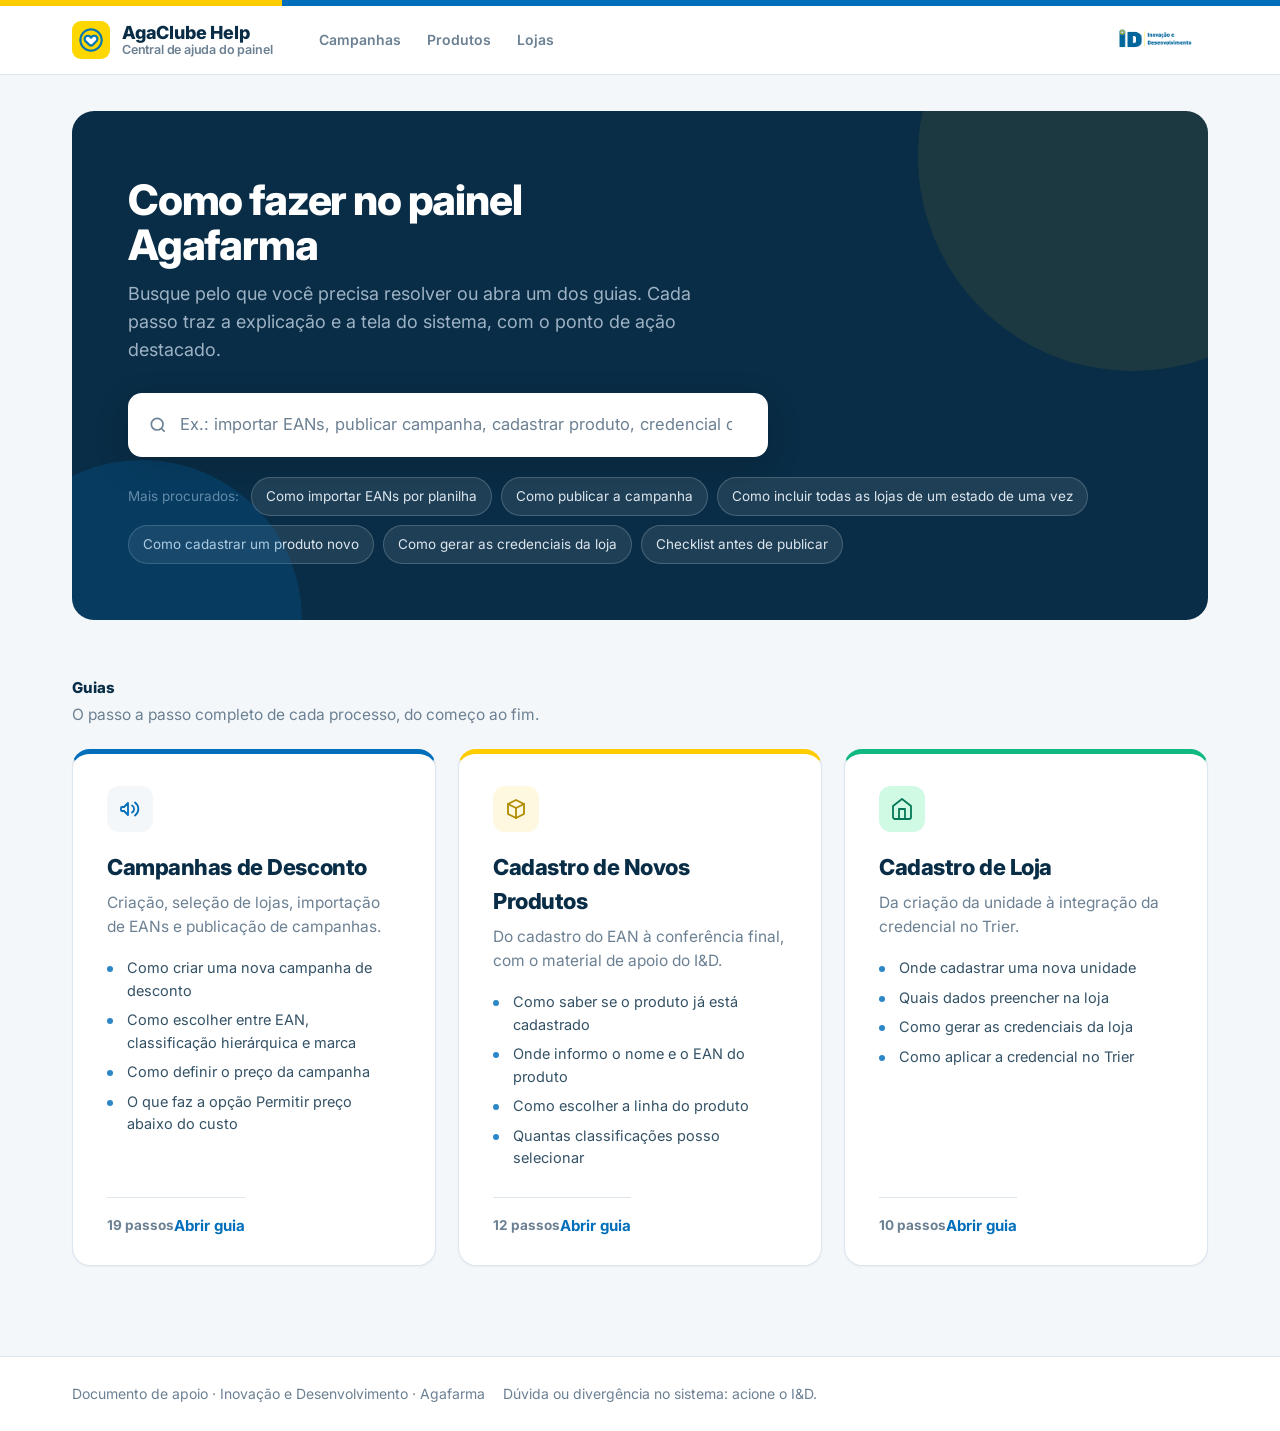
==== index.html @ 64a2acc2 "refactor: separar central de manuais em páginas e assets" ====
<!DOCTYPE html>
<html lang="pt-BR">
<head>
  <meta charset="utf-8">
  <meta name="viewport" content="width=device-width, initial-scale=1">
  <link rel="icon" type="image/png" href="midia/logo-agafarma.png">
  <title>AgaClube Help — central de ajuda do painel Agafarma</title>
  <meta name="description" content="Como fazer no painel AgaClube: campanhas de desconto, cadastro de produtos e cadastro de loja.">
  <link rel="preconnect" href="https://fonts.googleapis.com">
  <link rel="preconnect" href="https://fonts.gstatic.com" crossorigin>
  <link href="https://fonts.googleapis.com/css2?family=Inter:wght@400;600;700;800&display=swap" rel="stylesheet">
  <link rel="stylesheet" href="assets/css/styles.css">
  <script src="assets/js/home.js" defer></script>
</head>
<body data-page="home">
<div class="faixa" aria-hidden="true"><i></i><i></i></div>
<header>
  <div class="barra">
    <a class="marca-link" href="index.html" aria-label="AgaClube Help — página inicial">
      <img class="marca" src="midia/logo-agafarma.png" alt="">
      <span class="nome">AgaClube Help<small>Central de ajuda do painel</small></span>
    </a>
    <nav class="topo-nav" aria-label="Guias principais">
      <a href="campanhas.html">Campanhas</a>
      <a href="produtos.html">Produtos</a>
      <a href="lojas.html">Lojas</a>
    </nav>
    <img class="setor" src="midia/logo-inovacao.png" alt="Inovação e Desenvolvimento">
  </div>
</header>
<section class="home" id="home">
  <div class="capa">
    <h1>Como fazer no painel Agafarma</h1>
    <p class="lead">Busque pelo que você precisa resolver ou abra um dos guias.
       Cada passo traz a explicação e a tela do sistema, com o ponto de ação destacado.</p>
    <div class="campo">
      <svg viewBox="0 0 24 24" aria-hidden="true" fill="none" stroke="currentColor" stroke-width="2"><circle cx="11" cy="11" r="7"/><path d="M20 20l-3.5-3.5"/></svg>
      <input id="busca" type="search" autocomplete="off"
             placeholder="Ex.: importar EANs, publicar campanha, cadastrar produto, credencial da loja"
             aria-label="Buscar um tópico de ajuda">
    </div>
    <div class="res" id="res" hidden aria-live="polite"></div>
    <div class="chips"><span class="rot">Mais procurados:</span><button type="button" data-ir="campanhas" data-passo="camp-13">Como importar EANs por planilha</button><button type="button" data-ir="campanhas" data-passo="camp-15">Como publicar a campanha</button><button type="button" data-ir="campanhas" data-passo="camp-10">Como incluir todas as lojas de um estado de uma vez</button><button type="button" data-ir="produtos" data-passo="prod-02">Como cadastrar um produto novo</button><button type="button" data-ir="lojas" data-passo="loj-08">Como gerar as credenciais da loja</button><button type="button" data-ir="campanhas" data-passo="camp-check">Checklist antes de publicar</button></div>
  </div>

  <div class="secao">
    <h2>Guias</h2>
    <p class="desc">O passo a passo completo de cada processo, do começo ao fim.</p>
    <div class="cards"><button class="card" type="button" data-guia="campanhas">
      <span class="ico"><svg viewBox="0 0 24 24" fill="none" stroke="currentColor" stroke-width="1.8" stroke-linecap="round" stroke-linejoin="round" aria-hidden="true"><path d="M3 11v2a1 1 0 0 0 1 1h2l4 4V6L6 10H4a1 1 0 0 0-1 1Z"/><path d="M14 8.5a4 4 0 0 1 0 7"/><path d="M17 5.5a8 8 0 0 1 0 13"/></svg></span>
      <h3>Campanhas de Desconto</h3><p>Criação, seleção de lojas, importação de EANs e publicação de campanhas.</p>
      <ul><li>Como criar uma nova campanha de desconto</li><li>Como escolher entre EAN, classificação hierárquica e marca</li><li>Como definir o preço da campanha</li><li>O que faz a opção Permitir preço abaixo do custo</li></ul>
      <span class="pe"><span class="qtd">19 passos</span><span class="abrir">Abrir guia</span></span>
    </button><button class="card amar" type="button" data-guia="produtos">
      <span class="ico"><svg viewBox="0 0 24 24" fill="none" stroke="currentColor" stroke-width="1.8" stroke-linecap="round" stroke-linejoin="round" aria-hidden="true"><path d="M12 3 4 7v10l8 4 8-4V7Z"/><path d="M4 7l8 4 8-4"/><path d="M12 11v10"/></svg></span>
      <h3>Cadastro de Novos Produtos</h3><p>Do cadastro do EAN à conferência final, com o material de apoio do I&amp;D.</p>
      <ul><li>Como saber se o produto já está cadastrado</li><li>Onde informo o nome e o EAN do produto</li><li>Como escolher a linha do produto</li><li>Quantas classificações posso selecionar</li></ul>
      <span class="pe"><span class="qtd">12 passos</span><span class="abrir">Abrir guia</span></span>
    </button><button class="card verde" type="button" data-guia="lojas">
      <span class="ico"><svg viewBox="0 0 24 24" fill="none" stroke="currentColor" stroke-width="1.8" stroke-linecap="round" stroke-linejoin="round" aria-hidden="true"><path d="M3 9l9-7 9 7v11a2 2 0 0 1-2 2H5a2 2 0 0 1-2-2z"/><polyline points="9 22 9 12 15 12 15 22"/></svg></span>
      <h3>Cadastro de Loja</h3><p>Da criação da unidade à integração da credencial no Trier.</p>
      <ul><li>Onde cadastrar uma nova unidade</li><li>Quais dados preencher na loja</li><li>Como gerar as credenciais da loja</li><li>Como aplicar a credencial no Trier</li></ul>
      <span class="pe"><span class="qtd">10 passos</span><span class="abrir">Abrir guia</span></span>
    </button></div>
  </div>
</section>
<footer class="pe-pg"><div>
  <span>Documento de apoio · Inovação e Desenvolvimento · Agafarma</span>
  <span>Dúvida ou divergência no sistema: acione o I&amp;D.</span>
</div></footer>
</body>
</html>
---- assets/css/styles.css ----
:root{
  --amarelo:#FFCC00; --amarelo-esc:#E1C015; --navy:#092D46; --azul:#006EBA;
  --azul-claro:#2D87C6; --cinza:#345266; --cinza-2:#6C8093; --papel:#F4F7FA;
  --linha:#DEE6ED; --sombra:0 1px 2px rgba(9,45,70,.05);
}
*{margin:0;padding:0;box-sizing:border-box}
html{scroll-behavior:smooth;scroll-padding-top:104px}
@media (prefers-reduced-motion:reduce){html{scroll-behavior:auto}*{transition:none!important}}
body{font-family:Inter,-apple-system,"Segoe UI",Roboto,sans-serif;background:var(--papel);
     color:var(--cinza);-webkit-font-smoothing:antialiased;line-height:1.55}
a{color:var(--azul);text-decoration:none}
button{font:inherit;color:inherit}
:focus-visible{outline:3px solid var(--amarelo);outline-offset:3px;border-radius:6px}
[hidden]{display:none!important}

.faixa{height:6px;display:flex}
.faixa i{display:block;height:100%}
.faixa i:first-child{width:22%;background:var(--amarelo)}
.faixa i:last-child{width:78%;background:var(--azul)}
header{position:sticky;top:0;z-index:30;background:#fff;border-bottom:1px solid var(--linha)}
.barra{max-width:1200px;margin:0 auto;padding:15px 32px;display:flex;align-items:center;gap:18px}
.marca{width:38px;height:38px;flex:none;border-radius:9px;display:block}
.nome{font-size:18px;font-weight:800;color:var(--navy);line-height:1.1;letter-spacing:-.01em}
.nome span{display:block;font-size:12.5px;font-weight:600;color:var(--cinza-2)}
.setor{margin-left:auto;display:block;height:30px;width:auto;max-width:220px;
       object-fit:contain}
.voltar{margin-left:auto;font-size:14.5px;font-weight:600;background:none;border:0;cursor:pointer;
        color:var(--azul);padding:8px 2px}
.voltar:hover{color:var(--navy)}

/* ---------------- home ---------------- */
.home{max-width:1200px;margin:0 auto;padding:0 32px 90px}
.capa{background:var(--navy);border-radius:22px;padding:66px 56px 56px;margin-top:36px;
      position:relative;overflow:hidden}
.capa:before{content:"";position:absolute;right:-140px;top:-170px;width:430px;height:430px;
             border-radius:50%;background:rgba(255,204,0,.08)}
.capa:after{content:"";position:absolute;left:-90px;bottom:-160px;width:320px;height:320px;
            border-radius:50%;background:rgba(0,110,186,.22)}
.capa > *{position:relative}
.capa h1{font-size:42px;line-height:1.08;font-weight:800;color:#fff;letter-spacing:-.028em;
         max-width:18ch;margin-bottom:12px}
.capa .lead{font-size:18px;color:#9DB2C4;max-width:56ch;margin-bottom:30px}

.campo{position:relative;max-width:640px}
.campo svg{position:absolute;left:20px;top:50%;transform:translateY(-50%);width:20px;height:20px;
           color:var(--cinza-2)}
.campo input{width:100%;padding:19px 20px 19px 52px;border:0;border-radius:14px;font:inherit;
             font-size:16.5px;color:var(--navy);box-shadow:0 10px 34px rgba(0,0,0,.16)}
.campo input::placeholder{color:var(--cinza-2)}
.chips{display:flex;flex-wrap:wrap;gap:9px;margin-top:20px;align-items:center}
.chips .rot{font-size:13.5px;color:#7E93A6;margin-right:3px}
.chips button{background:rgba(255,255,255,.09);border:1px solid rgba(255,255,255,.18);
  color:#DCE6EE;font-size:13.5px;padding:8px 14px;border-radius:999px;cursor:pointer}
.chips button:hover{background:rgba(255,255,255,.16);color:#fff}

.res{max-width:640px;margin-top:22px;background:#fff;border:1px solid var(--linha);
     border-radius:14px;overflow:hidden;box-shadow:0 14px 40px rgba(9,45,70,.13)}
.res button{display:flex;width:100%;gap:14px;align-items:center;text-align:left;background:none;
  border:0;border-bottom:1px solid var(--linha);padding:15px 20px;cursor:pointer}
.res button:last-child{border-bottom:0}
.res button:hover{background:var(--papel)}
.res .q{font-size:15.5px;color:var(--navy);font-weight:600;flex:1}
.res .g{font-size:12px;font-weight:700;color:var(--cinza-2);white-space:nowrap}
.res .nada{padding:22px 20px;font-size:15px;color:var(--cinza-2)}

.secao{margin-top:56px}
.secao h2{font-size:15px;font-weight:800;color:var(--navy);margin-bottom:4px}
.secao p.desc{font-size:15.5px;color:var(--cinza-2);margin-bottom:22px}
.cards{display:grid;grid-template-columns:repeat(auto-fit,minmax(320px,1fr));gap:22px}
.card{background:#fff;border:1px solid var(--linha);border-radius:18px;padding:32px 34px 28px;
      box-shadow:var(--sombra);text-align:left;cursor:pointer;display:flex;flex-direction:column;
      border-top:5px solid var(--azul)}
.card.amar{border-top-color:var(--amarelo)}
.card.verde{border-top-color:#10B981}
.card:hover{border-color:#C7D6E2;box-shadow:0 8px 26px rgba(9,45,70,.09)}
.card .ico{width:46px;height:46px;border-radius:12px;background:var(--papel);color:var(--azul);
  display:flex;align-items:center;justify-content:center;margin-bottom:18px}
.card.amar .ico{color:#B08C00;background:#FFF8E0}
.card.verde .ico{color:#047857;background:#D1FAE5}
.card .ico svg{width:24px;height:24px}
.card h3{font-size:22px;font-weight:800;color:var(--navy);letter-spacing:-.02em;margin-bottom:7px}
.card p{font-size:15.5px;color:var(--cinza-2);margin-bottom:18px}
.card ul{list-style:none;margin-bottom:20px}
.card li{font-size:14.5px;color:var(--cinza);padding-left:20px;position:relative;margin-bottom:7px}
.card li:before{content:"";position:absolute;left:0;top:9px;width:6px;height:6px;border-radius:50%;
                background:var(--azul-claro)}
.card .pe{margin-top:auto;display:flex;align-items:center;justify-content:space-between;
  border-top:1px solid var(--linha);padding-top:16px}
.card .qtd{font-size:13.5px;font-weight:700;color:var(--cinza-2)}
.card .abrir{font-size:15px;font-weight:700;color:var(--azul)}

/* ---------------- guia ---------------- */
.wrap{max-width:1200px;margin:0 auto;padding:0 32px;display:grid;
      grid-template-columns:262px minmax(0,1fr);gap:56px;align-items:start}
nav.lado{position:sticky;top:92px;padding:36px 0 60px;max-height:calc(100vh - 92px);overflow-y:auto}
nav.lado h3{font-size:13px;font-weight:800;color:var(--navy);margin-bottom:10px}
nav.lado ol{list-style:none;border-left:2px solid var(--linha)}
nav.lado li a{display:block;padding:6px 0 6px 14px;margin-left:-2px;font-size:14px;
  color:var(--cinza-2);border-left:2px solid transparent;line-height:1.35}
nav.lado li a:hover{color:var(--navy)}
nav.lado li a.ativo{color:var(--navy);font-weight:600;border-left-color:var(--amarelo)}
nav.lado li a em{font-style:normal;font-weight:600;margin-right:7px}
main{padding:40px 0 96px;max-width:840px}
.titulo-guia{border-bottom:2px solid var(--linha);padding-bottom:18px;margin-bottom:10px}
.titulo-guia h2{font-size:32px;font-weight:800;color:var(--navy);letter-spacing:-.025em}
.titulo-guia p{font-size:16.5px;color:var(--cinza-2);margin-top:6px}
.migalha{font-size:14px;color:var(--cinza-2);margin-bottom:14px}
.migalha button{background:none;border:0;cursor:pointer;color:var(--azul);font-weight:600}

.passo{padding:38px 0;border-bottom:1px solid var(--linha);scroll-margin-top:104px}
.passo:last-child{border-bottom:0}
.cabeca{display:flex;gap:18px;align-items:flex-start;margin-bottom:20px}
.cabeca .num{width:44px;height:44px;flex:none;border-radius:50%;background:var(--amarelo);
   color:var(--navy);font-size:18px;font-weight:800;display:flex;align-items:center;
   justify-content:center;margin-top:2px}
.passo h3{font-size:26px;font-weight:800;color:var(--navy);letter-spacing:-.02em;line-height:1.2}
.passo .sub{font-size:15.5px;color:var(--cinza-2);margin-top:3px}
.instr{background:#fff;border:1px solid var(--linha);border-left:6px solid var(--azul);
       border-radius:12px;padding:22px 26px;box-shadow:var(--sombra)}
.instr h4{font-size:17px;font-weight:700;color:var(--navy);margin-bottom:8px}
.instr p{font-size:16px}
.instr ul{list-style:none;margin-top:2px}
.instr li{font-size:16px;padding-left:22px;position:relative;margin-bottom:7px}
.instr li:last-child{margin-bottom:0}
.instr li:before{content:"";position:absolute;left:0;top:10px;width:7px;height:7px;
                 border-radius:50%;background:var(--azul-claro)}
.instr b{color:var(--navy);font-weight:700}
.instr .nota{margin-top:12px;font-size:15px;color:var(--cinza-2)}
.aviso{margin-top:14px;background:#FFF8E0;border:1px solid #F0DFA0;
       border-left:6px solid var(--amarelo-esc);border-radius:12px;padding:18px 22px;
       display:flex;gap:13px}
.aviso .ic{font-weight:800;color:#9A7A08;font-size:17px;line-height:1.5}
.aviso p{font-size:15.5px;color:#5C4A10}
.aviso b{color:#3F3208;font-weight:700}

/* ---------------- mídia do passo ---------------- */
.midia{margin-top:20px}
.midia:empty{display:none}
.rotulo{display:flex;align-items:center;gap:10px;margin-bottom:10px;font-size:13px;
        font-weight:700;color:var(--cinza-2)}
.rotulo:before{content:"";width:18px;height:2px;background:var(--amarelo);flex:none}
.quadro{border:1px solid var(--linha);border-radius:14px;overflow:hidden;background:#fff;
        box-shadow:var(--sombra)}
.quadro video{display:block;width:100%;aspect-ratio:16/9;background:#0B1F2E}
.quadro img{display:block;width:100%;background:#fff}
.legenda{font-size:13.5px;color:var(--cinza-2);margin-top:9px}
.legenda b{color:var(--cinza);font-weight:600}
.pendente{border:1px dashed #C7D6E2;border-radius:14px;background:#fff;padding:22px 24px;
          display:flex;gap:13px;align-items:flex-start}
.pendente .tag{flex:none;background:var(--papel);color:var(--cinza-2);font-size:11.5px;
  font-weight:700;letter-spacing:.05em;padding:5px 10px;border-radius:6px;margin-top:1px}
.pendente p{font-size:15px;color:var(--cinza-2)}

/* ---------------- material de apoio (Canva) ---------------- */
.apoio{margin:6px 0 12px;background:#fff;border:1px solid var(--linha);border-radius:16px;
       padding:24px 26px 22px;box-shadow:var(--sombra)}
.apoio-topo{display:flex;gap:18px;align-items:center;justify-content:space-between;
            flex-wrap:wrap;margin-bottom:16px}
.apoio-topo h3{font-size:18px;font-weight:800;color:var(--navy);letter-spacing:-.015em}
.apoio-topo p{font-size:15px;color:var(--cinza-2);margin-top:2px}
.apoio-link{flex:none;font-size:14.5px;font-weight:700;color:var(--azul);border:1px solid var(--linha);
            border-radius:10px;padding:10px 16px;background:var(--papel)}
.apoio-link:hover{color:var(--navy);border-color:#C7D6E2}
.apoio-frame{position:relative;width:100%;aspect-ratio:16/9;border-radius:12px;overflow:hidden;
             border:1px solid var(--linha);background:var(--papel)}
.apoio-frame iframe{position:absolute;inset:0;width:100%;height:100%;border:0;display:block}
.apoio-nota{font-size:13.5px;color:var(--cinza-2);margin-top:11px}

/* ---------------- checklist de publicação ---------------- */
.check{margin-top:40px;background:#fff;border:1px solid var(--linha);border-top:5px solid var(--amarelo);
       border-radius:16px;padding:28px 30px 24px;box-shadow:var(--sombra);scroll-margin-top:104px}
.check-topo{display:flex;gap:20px;align-items:flex-start;justify-content:space-between;
            flex-wrap:wrap;margin-bottom:18px}
.check-topo h3{font-size:22px;font-weight:800;color:var(--navy);letter-spacing:-.02em}
.check-topo p{font-size:15px;color:var(--cinza-2);margin-top:5px;max-width:52ch}
.check-estado{flex:none;display:flex;align-items:center;gap:12px}
.check-estado strong{font-size:15px;font-weight:800;color:var(--navy);background:var(--papel);
  border:1px solid var(--linha);border-radius:999px;padding:7px 14px;white-space:nowrap}
.check-estado button{background:none;border:0;cursor:pointer;font-size:14px;font-weight:600;
  color:var(--cinza-2);padding:6px 2px}
.check-estado button:hover{color:var(--azul)}
.check-lista{list-style:none;border-top:1px solid var(--linha)}
.check-lista li{display:flex;align-items:flex-start;gap:14px;padding:13px 2px;
                border-bottom:1px solid var(--linha)}
.check-lista label{display:flex;gap:13px;align-items:flex-start;flex:1;cursor:pointer}
.check-lista input{appearance:none;-webkit-appearance:none;flex:none;width:22px;height:22px;
  margin-top:1px;border:2px solid #B9C8D6;border-radius:6px;background:#fff;cursor:pointer;
  position:relative}
.check-lista input:checked{background:var(--amarelo);border-color:var(--amarelo-esc)}
.check-lista input:checked:after{content:"";position:absolute;left:6px;top:1px;width:6px;height:12px;
  border:solid var(--navy);border-width:0 3px 3px 0;transform:rotate(45deg)}
.check-lista span{font-size:16px;color:var(--cinza)}
.check-lista b{color:var(--navy);font-weight:700}
.check-lista input:checked ~ span{color:var(--cinza-2);text-decoration:line-through}
.check-lista .ver{flex:none;background:none;border:0;cursor:pointer;font-size:13.5px;
  font-weight:700;color:var(--azul);white-space:nowrap;padding:2px 0;margin-top:2px}
.check-lista .ver:hover{color:var(--navy)}
.check-nota{font-size:14.5px;color:var(--cinza-2);margin-top:16px}
nav.lado li.fixo{margin-top:8px}
nav.lado li.fixo a{font-weight:600;color:var(--navy)}

/* ---------------- baixar manual ---------------- */
.manual{margin-top:40px;background:var(--navy);border-radius:16px;padding:28px 32px;
  display:flex;align-items:center;justify-content:space-between;gap:26px;flex-wrap:wrap}
.manual h3{font-size:19px;font-weight:800;color:#fff;letter-spacing:-.015em}
.manual p{font-size:15px;color:#9DB2C4;margin-top:5px;max-width:52ch}
.manual .baixar{flex:none;display:inline-flex;align-items:center;gap:10px;background:var(--amarelo);
  color:var(--navy);font-size:15.5px;font-weight:700;padding:14px 24px;border-radius:12px}
.manual .baixar svg{width:19px;height:19px}
.manual .baixar:hover{background:#FFD733}
@media (max-width:1000px){
  .manual{padding:22px 20px;gap:18px}
  .manual .baixar{width:100%;justify-content:center}
}

.destaque{animation:pisca 1.6s ease}
@keyframes pisca{0%,60%{background:#FFF8E0}100%{background:transparent}}
@media (prefers-reduced-motion:reduce){.destaque{animation:none}}

footer.pe-pg{border-top:1px solid var(--linha);background:#fff}
footer.pe-pg div{max-width:1200px;margin:0 auto;padding:26px 32px;font-size:14px;
                 color:var(--cinza-2);display:flex;gap:18px;flex-wrap:wrap}

.indice{border:1px solid var(--linha);background:#fff;border-radius:12px;padding:0 18px;
        box-shadow:var(--sombra)}
.indice > summary{list-style:none;cursor:pointer;padding:15px 0;font-size:15px;font-weight:700;
  color:var(--navy);display:flex;align-items:center;gap:9px}
.indice > summary::-webkit-details-marker{display:none}
.indice > summary:after{content:"";width:9px;height:9px;margin-left:auto;
  border-right:2px solid var(--cinza-2);border-bottom:2px solid var(--cinza-2);
  transform:rotate(45deg) translateY(-3px)}
.indice[open] > summary:after{transform:rotate(-135deg) translateY(-1px)}
.indice .conteudo{padding-bottom:16px}

@media (max-width:1000px){
  .barra{padding:14px 20px}
  .home{padding:0 20px 70px}
  .capa{padding:40px 26px 34px;margin-top:22px;border-radius:18px}
  .capa h1{font-size:30px}
  .campo input{padding:16px 16px 16px 46px;font-size:16px}
  .cards{grid-template-columns:1fr}
  .wrap{grid-template-columns:1fr;gap:0;padding:0 20px}
  nav.lado{position:static;max-height:none;padding:22px 0 0;overflow:visible}
  nav.lado ol{display:flex;flex-wrap:wrap;gap:4px 12px;border:0}
  nav.lado li a{padding:4px 0;border:0}
  main{padding:26px 0 70px}
  .titulo-guia h2{font-size:25px}
  .passo h3{font-size:21px}
  .apoio{padding:20px 18px 18px}
  .apoio-link{width:100%;text-align:center}
}

/* Estrutura multipágina */
.marca-link{display:flex;align-items:center;gap:12px;color:inherit;text-decoration:none;min-width:0}
.marca-link:hover{text-decoration:none}
.nome small{display:block;font-size:12.5px;font-weight:600;color:var(--cinza-2)}
.topo-nav{display:flex;align-items:center;gap:4px;margin-left:18px}
.topo-nav a{padding:8px 11px;border-radius:8px;color:var(--cinza-2);font-size:14px;font-weight:600}
.topo-nav a:hover,.topo-nav a[aria-current="page"]{background:var(--papel);color:var(--navy);text-decoration:none}
.card{font-family:inherit;color:inherit;text-decoration:none}
.card:hover{text-decoration:none}
.guia:not([hidden]){display:block}
body[data-page="home"] .home{display:block}
body:not([data-page="home"]) .setor{display:none}
@media (max-width:760px){
  .barra{flex-wrap:wrap;gap:10px}
  .topo-nav{order:3;width:100%;margin-left:0;overflow-x:auto;padding-top:2px}
  .topo-nav a{flex:1;text-align:center;white-space:nowrap}
  .setor{margin-left:auto;max-width:150px;height:25px}
  .voltar{margin-left:auto;font-size:13.5px}
  .capa{padding:34px 22px 30px}
  .capa h1{font-size:28px}
  .chips .rot{width:100%}
  .card{padding:25px 24px 22px}
  .cabeca{gap:13px}
  .cabeca .num{width:38px;height:38px;font-size:16px}
  .instr{padding:19px 20px}
}
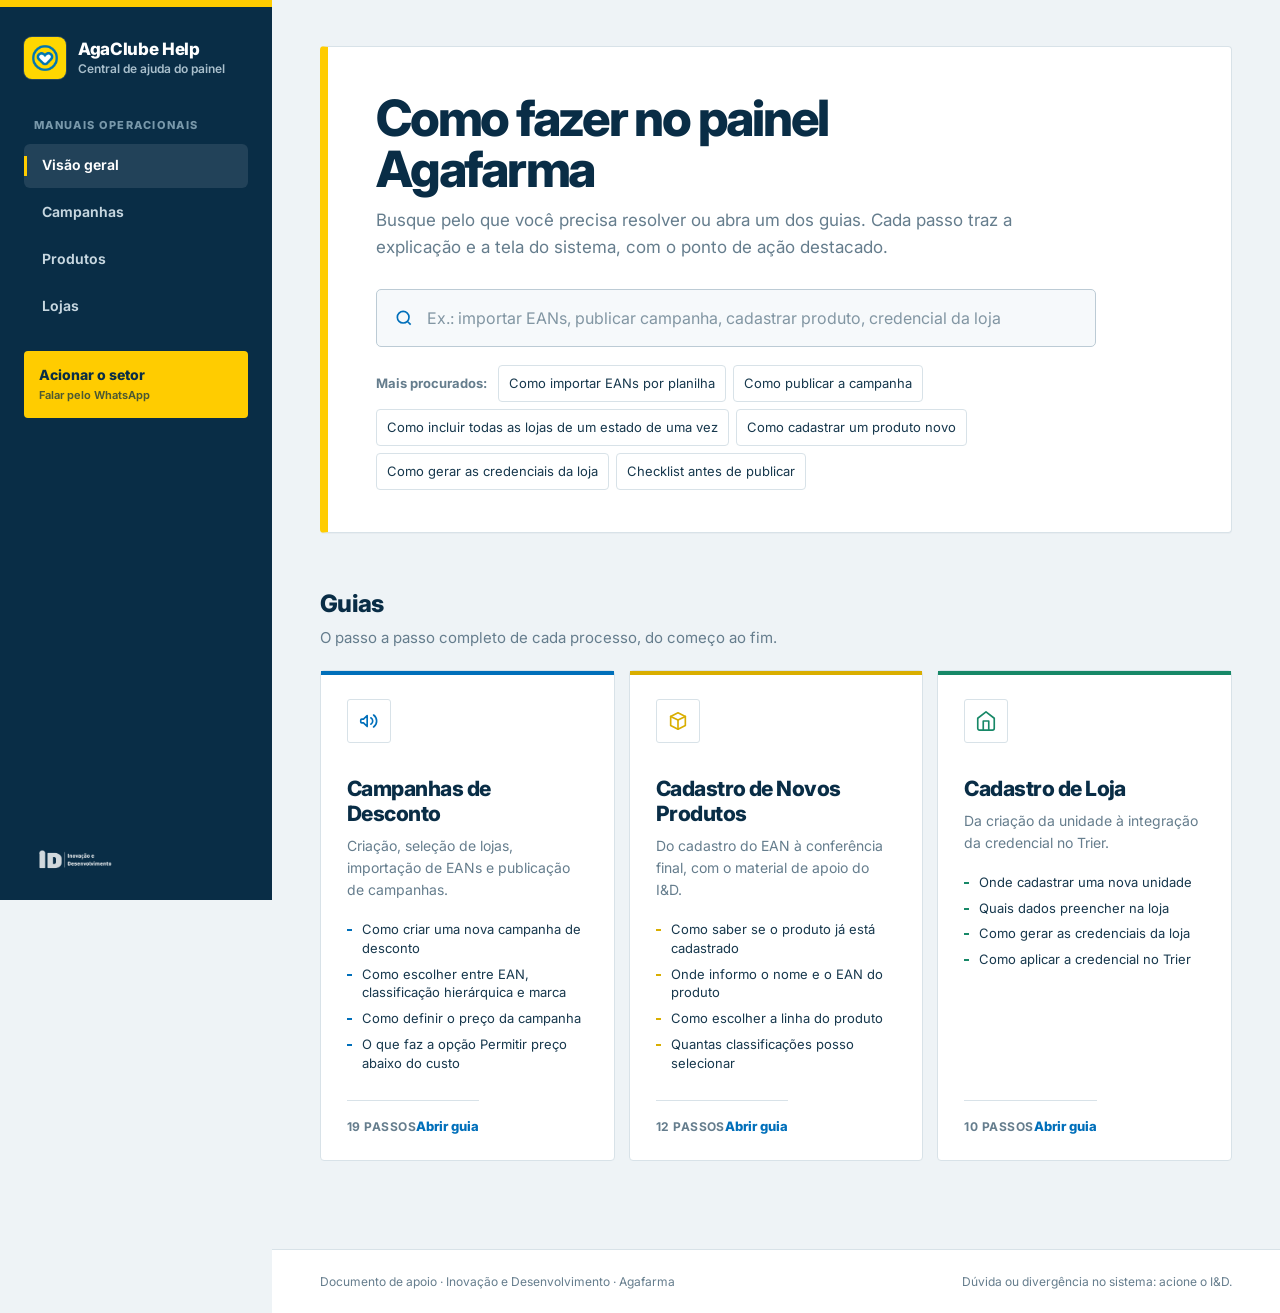
==== commit 61ed2356: "feat: redesenhar portal com sidebar responsiva e contato via WhatsApp" ====
--- a/index.html
+++ b/index.html
@@ -10,24 +10,34 @@
   <link rel="preconnect" href="https://fonts.gstatic.com" crossorigin>
   <link href="https://fonts.googleapis.com/css2?family=Inter:wght@400;600;700;800&display=swap" rel="stylesheet">
   <link rel="stylesheet" href="assets/css/styles.css">
+  <script src="assets/js/shell.js" defer></script>
   <script src="assets/js/home.js" defer></script>
 </head>
 <body data-page="home">
 <div class="faixa" aria-hidden="true"><i></i><i></i></div>
-<header>
+<button class="menu-toggle" id="menu-toggle" type="button" aria-controls="sidebar" aria-expanded="false">
+  <span aria-hidden="true"></span><span aria-hidden="true"></span><span aria-hidden="true"></span>
+  <span class="sr-only">Abrir navegação</span>
+</button>
+<div class="sidebar-overlay" id="sidebar-overlay" hidden></div>
+<aside class="app-sidebar" id="sidebar" aria-label="Navegação principal">
   <div class="barra">
+    <button class="sidebar-close" id="sidebar-close" type="button" aria-label="Fechar navegação">×</button>
     <a class="marca-link" href="index.html" aria-label="AgaClube Help — página inicial">
       <img class="marca" src="midia/logo-agafarma.png" alt="">
       <span class="nome">AgaClube Help<small>Central de ajuda do painel</small></span>
     </a>
+    <p class="sidebar-kicker">Manuais operacionais</p>
     <nav class="topo-nav" aria-label="Guias principais">
+      <a href="index.html" aria-current="page">Visão geral</a>
       <a href="campanhas.html">Campanhas</a>
       <a href="produtos.html">Produtos</a>
       <a href="lojas.html">Lojas</a>
     </nav>
     <img class="setor" src="midia/logo-inovacao.png" alt="Inovação e Desenvolvimento">
   </div>
-</header>
+</aside>
+<div class="app-main">
 <section class="home" id="home">
   <div class="capa">
     <h1>Como fazer no painel Agafarma</h1>
@@ -68,5 +78,6 @@
   <span>Documento de apoio · Inovação e Desenvolvimento · Agafarma</span>
   <span>Dúvida ou divergência no sistema: acione o I&amp;D.</span>
 </div></footer>
+</div>
 </body>
 </html>
--- a/assets/css/styles.css
+++ b/assets/css/styles.css
@@ -1,279 +1,557 @@
 :root{
-  --amarelo:#FFCC00; --amarelo-esc:#E1C015; --navy:#092D46; --azul:#006EBA;
-  --azul-claro:#2D87C6; --cinza:#345266; --cinza-2:#6C8093; --papel:#F4F7FA;
-  --linha:#DEE6ED; --sombra:0 1px 2px rgba(9,45,70,.05);
-}
-*{margin:0;padding:0;box-sizing:border-box}
-html{scroll-behavior:smooth;scroll-padding-top:104px}
-@media (prefers-reduced-motion:reduce){html{scroll-behavior:auto}*{transition:none!important}}
-body{font-family:Inter,-apple-system,"Segoe UI",Roboto,sans-serif;background:var(--papel);
-     color:var(--cinza);-webkit-font-smoothing:antialiased;line-height:1.55}
-a{color:var(--azul);text-decoration:none}
-button{font:inherit;color:inherit}
-:focus-visible{outline:3px solid var(--amarelo);outline-offset:3px;border-radius:6px}
+  --brand-yellow:#ffcc00;
+  --brand-yellow-deep:#d9ae00;
+  --brand-blue:#006fba;
+  --brand-blue-dark:#092d46;
+  --brand-blue-soft:#eaf4fa;
+  --ink:#17384d;
+  --muted:#657d8d;
+  --line:#d8e2e8;
+  --line-strong:#bccbd5;
+  --canvas:#eef3f6;
+  --surface:#ffffff;
+  --surface-alt:#f6f9fb;
+  --sidebar:272px;
+  --content:1180px;
+  --shadow:0 10px 26px rgba(9,45,70,.08);
+}
+*{box-sizing:border-box;margin:0;padding:0}
+html{scroll-behavior:smooth;scroll-padding-top:24px}
+body{
+  min-height:100vh;
+  background:var(--canvas);
+  color:var(--ink);
+  font-family:Inter,-apple-system,BlinkMacSystemFont,"Segoe UI",sans-serif;
+  font-size:16px;
+  line-height:1.6;
+  -webkit-font-smoothing:antialiased;
+}
+body.sidebar-open{overflow:hidden}
+a{color:var(--brand-blue);text-decoration:none}
+button,input{font:inherit}
+button{color:inherit}
+img,video{max-width:100%}
 [hidden]{display:none!important}
+:focus-visible{outline:3px solid var(--brand-yellow);outline-offset:3px}
+::selection{background:var(--brand-yellow);color:var(--brand-blue-dark)}
+.sr-only{position:absolute;width:1px;height:1px;padding:0;margin:-1px;overflow:hidden;clip:rect(0,0,0,0);white-space:nowrap;border:0}
+@media(prefers-reduced-motion:reduce){
+  html{scroll-behavior:auto}
+  *,*:before,*:after{animation:none!important;transition:none!important}
+}
 
-.faixa{height:6px;display:flex}
-.faixa i{display:block;height:100%}
-.faixa i:first-child{width:22%;background:var(--amarelo)}
-.faixa i:last-child{width:78%;background:var(--azul)}
-header{position:sticky;top:0;z-index:30;background:#fff;border-bottom:1px solid var(--linha)}
-.barra{max-width:1200px;margin:0 auto;padding:15px 32px;display:flex;align-items:center;gap:18px}
-.marca{width:38px;height:38px;flex:none;border-radius:9px;display:block}
-.nome{font-size:18px;font-weight:800;color:var(--navy);line-height:1.1;letter-spacing:-.01em}
-.nome span{display:block;font-size:12.5px;font-weight:600;color:var(--cinza-2)}
-.setor{margin-left:auto;display:block;height:30px;width:auto;max-width:220px;
-       object-fit:contain}
-.voltar{margin-left:auto;font-size:14.5px;font-weight:600;background:none;border:0;cursor:pointer;
-        color:var(--azul);padding:8px 2px}
-.voltar:hover{color:var(--navy)}
+/* Estrutura principal */
+.faixa{display:none}
+.app-sidebar{
+  position:fixed;
+  inset:0 auto 0 0;
+  z-index:70;
+  width:var(--sidebar);
+  background:var(--brand-blue-dark);
+  color:#fff;
+  border-top:7px solid var(--brand-yellow);
+}
+.barra{
+  min-height:100%;
+  padding:30px 24px 24px;
+  display:flex;
+  flex-direction:column;
+  align-items:stretch;
+}
+.marca-link{display:flex;align-items:center;gap:12px;color:#fff;text-decoration:none}
+.marca-link:hover{text-decoration:none}
+.marca{
+  width:42px;
+  height:42px;
+  flex:none;
+  display:block;
+  border-radius:8px;
+  background:#fff;
+  box-shadow:0 0 0 1px rgba(255,255,255,.12);
+}
+.nome{font-size:17px;font-weight:800;line-height:1.15;letter-spacing:-.02em}
+.nome small{display:block;margin-top:3px;color:#a9bfcc;font-size:12px;font-weight:600;letter-spacing:0}
+.sidebar-kicker{
+  margin:38px 10px 9px;
+  color:#7898aa;
+  font-size:11px;
+  font-weight:800;
+  letter-spacing:.12em;
+  text-transform:uppercase;
+}
+.topo-nav{display:grid;gap:3px}
+.topo-nav a{
+  position:relative;
+  display:flex;
+  align-items:center;
+  min-height:44px;
+  padding:10px 12px 10px 18px;
+  border-radius:6px;
+  color:#c7d7e0;
+  font-size:14px;
+  font-weight:650;
+}
+.topo-nav a:before{
+  content:"";
+  position:absolute;
+  left:0;
+  top:12px;
+  bottom:12px;
+  width:3px;
+  background:transparent;
+}
+.topo-nav a:hover{background:rgba(255,255,255,.07);color:#fff;text-decoration:none}
+.topo-nav a[aria-current="page"]{background:rgba(255,255,255,.1);color:#fff}
+.topo-nav a[aria-current="page"]:before{background:var(--brand-yellow)}
+.setor{
+  width:auto;
+  max-width:190px;
+  height:30px;
+  margin:auto auto 0 8px;
+  object-fit:contain;
+  filter:brightness(0) invert(1);
+  opacity:.82;
+}
+.sidebar-close,.menu-toggle{display:none}
+.app-main{
+  width:calc(100% - var(--sidebar));
+  min-height:100vh;
+  margin-left:var(--sidebar);
+  display:flex;
+  flex-direction:column;
+}
 
-/* ---------------- home ---------------- */
-.home{max-width:1200px;margin:0 auto;padding:0 32px 90px}
-.capa{background:var(--navy);border-radius:22px;padding:66px 56px 56px;margin-top:36px;
-      position:relative;overflow:hidden}
-.capa:before{content:"";position:absolute;right:-140px;top:-170px;width:430px;height:430px;
-             border-radius:50%;background:rgba(255,204,0,.08)}
-.capa:after{content:"";position:absolute;left:-90px;bottom:-160px;width:320px;height:320px;
-            border-radius:50%;background:rgba(0,110,186,.22)}
-.capa > *{position:relative}
-.capa h1{font-size:42px;line-height:1.08;font-weight:800;color:#fff;letter-spacing:-.028em;
-         max-width:18ch;margin-bottom:12px}
-.capa .lead{font-size:18px;color:#9DB2C4;max-width:56ch;margin-bottom:30px}
+/* Página inicial */
+.home{width:100%;max-width:var(--content);margin:0 auto;padding:46px 48px 88px}
+.capa{
+  position:relative;
+  margin:0;
+  padding:46px 48px 42px;
+  overflow:visible;
+  background:var(--surface);
+  border:1px solid var(--line);
+  border-left:8px solid var(--brand-yellow);
+  border-radius:4px;
+  box-shadow:0 1px 0 rgba(9,45,70,.03);
+}
+.capa:before,.capa:after{display:none}
+.capa h1{
+  max-width:16ch;
+  margin-bottom:12px;
+  color:var(--brand-blue-dark);
+  font-size:clamp(32px,4.2vw,50px);
+  font-weight:800;
+  line-height:1.02;
+  letter-spacing:-.045em;
+}
+.capa .lead{max-width:62ch;margin-bottom:28px;color:var(--muted);font-size:17px}
+.campo{position:relative;max-width:720px}
+.campo svg{position:absolute;left:18px;top:50%;width:20px;height:20px;transform:translateY(-50%);color:var(--brand-blue)}
+.campo input{
+  width:100%;
+  min-height:58px;
+  padding:15px 18px 15px 50px;
+  background:var(--surface-alt);
+  border:1px solid var(--line-strong);
+  border-radius:5px;
+  color:var(--brand-blue-dark);
+  font-size:16px;
+  box-shadow:none;
+}
+.campo input:focus{background:#fff;border-color:var(--brand-blue);outline:3px solid rgba(0,111,186,.12)}
+.campo input::placeholder{color:#8296a3}
+.chips{display:flex;flex-wrap:wrap;align-items:center;gap:7px;margin-top:18px;max-width:920px}
+.chips .rot{margin-right:4px;color:var(--muted);font-size:13px;font-weight:700}
+.chips button{
+  padding:7px 10px;
+  cursor:pointer;
+  background:#fff;
+  border:1px solid var(--line);
+  border-radius:4px;
+  color:var(--ink);
+  font-size:13px;
+}
+.chips button:hover{border-color:var(--brand-blue);color:var(--brand-blue)}
+.res{
+  position:absolute;
+  z-index:20;
+  width:min(720px,calc(100% - 96px));
+  margin-top:8px;
+  overflow:hidden;
+  background:#fff;
+  border:1px solid var(--line-strong);
+  border-radius:5px;
+  box-shadow:var(--shadow);
+}
+.res button{
+  display:flex;
+  width:100%;
+  align-items:center;
+  gap:16px;
+  padding:14px 18px;
+  cursor:pointer;
+  text-align:left;
+  background:#fff;
+  border:0;
+  border-bottom:1px solid var(--line);
+}
+.res button:last-child{border-bottom:0}
+.res button:hover{background:var(--brand-blue-soft)}
+.res .q{flex:1;color:var(--brand-blue-dark);font-size:14px;font-weight:700}
+.res .g{color:var(--muted);font-size:12px;font-weight:700;white-space:nowrap}
+.res .nada{padding:18px;color:var(--muted);font-size:14px}
+.secao{margin-top:52px}
+.secao h2{
+  color:var(--brand-blue-dark);
+  font-size:24px;
+  font-weight:800;
+  letter-spacing:-.03em;
+}
+.secao p.desc{margin:3px 0 20px;color:var(--muted);font-size:15px}
+.cards{display:grid;grid-template-columns:repeat(3,minmax(0,1fr));gap:14px}
+.card{
+  --card-accent:var(--brand-blue);
+  position:relative;
+  display:flex;
+  min-height:390px;
+  flex-direction:column;
+  padding:28px 26px 23px;
+  cursor:pointer;
+  text-align:left;
+  background:var(--surface);
+  border:1px solid var(--line);
+  border-radius:4px;
+  color:inherit;
+  box-shadow:none;
+}
+.card.amar{--card-accent:var(--brand-yellow-deep)}
+.card.verde{--card-accent:#178867}
+.card:before{content:"";position:absolute;left:0;right:0;top:0;height:4px;background:var(--card-accent)}
+.card:hover{border-color:var(--line-strong);box-shadow:var(--shadow);transform:translateY(-2px)}
+.card .ico{
+  display:grid;
+  width:44px;
+  height:44px;
+  margin-bottom:34px;
+  place-items:center;
+  background:transparent;
+  border:1px solid var(--line);
+  border-radius:3px;
+  color:var(--card-accent);
+}
+.card.amar .ico,.card.verde .ico{background:transparent;color:var(--card-accent)}
+.card .ico svg{width:22px;height:22px}
+.card h3{margin-bottom:8px;color:var(--brand-blue-dark);font-size:21px;font-weight:800;line-height:1.18;letter-spacing:-.025em}
+.card p{margin-bottom:18px;color:var(--muted);font-size:14px}
+.card ul{margin-bottom:20px;list-style:none}
+.card li{position:relative;margin-bottom:7px;padding-left:15px;color:var(--ink);font-size:13px;line-height:1.45}
+.card li:before{content:"";position:absolute;left:0;top:9px;width:5px;height:2px;border-radius:0;background:var(--card-accent)}
+.card .pe{display:flex;align-items:center;justify-content:space-between;margin-top:auto;padding-top:15px;border-top:1px solid var(--line)}
+.card .qtd{color:var(--muted);font-size:12px;font-weight:700;text-transform:uppercase;letter-spacing:.04em}
+.card .abrir{color:var(--brand-blue);font-size:13px;font-weight:800}
 
-.campo{position:relative;max-width:640px}
-.campo svg{position:absolute;left:20px;top:50%;transform:translateY(-50%);width:20px;height:20px;
-           color:var(--cinza-2)}
-.campo input{width:100%;padding:19px 20px 19px 52px;border:0;border-radius:14px;font:inherit;
-             font-size:16.5px;color:var(--navy);box-shadow:0 10px 34px rgba(0,0,0,.16)}
-.campo input::placeholder{color:var(--cinza-2)}
-.chips{display:flex;flex-wrap:wrap;gap:9px;margin-top:20px;align-items:center}
-.chips .rot{font-size:13.5px;color:#7E93A6;margin-right:3px}
-.chips button{background:rgba(255,255,255,.09);border:1px solid rgba(255,255,255,.18);
-  color:#DCE6EE;font-size:13.5px;padding:8px 14px;border-radius:999px;cursor:pointer}
-.chips button:hover{background:rgba(255,255,255,.16);color:#fff}
+/* Guias */
+.guia{width:100%}
+.wrap{
+  width:100%;
+  max-width:var(--content);
+  margin:0 auto;
+  padding:36px 48px 90px;
+  display:grid;
+  grid-template-columns:238px minmax(0,1fr);
+  align-items:start;
+  gap:42px;
+}
+nav.lado{
+  position:sticky;
+  top:28px;
+  max-height:calc(100vh - 56px);
+  padding:18px 0;
+  overflow-y:auto;
+  background:transparent;
+  border-top:3px solid var(--brand-yellow);
+}
+nav.lado h3{
+  margin:0 0 13px;
+  color:var(--brand-blue-dark);
+  font-size:13px;
+  font-weight:800;
+  letter-spacing:.01em;
+}
+nav.lado ol{border-left:1px solid var(--line-strong);list-style:none}
+nav.lado li a{
+  display:flex;
+  gap:8px;
+  margin-left:-1px;
+  padding:6px 8px 6px 13px;
+  border-left:2px solid transparent;
+  color:var(--muted);
+  font-size:13px;
+  line-height:1.35;
+}
+nav.lado li a:hover{color:var(--brand-blue-dark)}
+nav.lado li a.ativo{border-left-color:var(--brand-blue);color:var(--brand-blue-dark);font-weight:700}
+nav.lado li a em{min-width:18px;font-style:normal;font-weight:700}
+nav.lado li.fixo{margin-top:7px}
+nav.lado li.fixo a{color:var(--brand-blue-dark);font-weight:700}
+main{width:100%;max-width:800px;padding:0}
+.migalha{margin-bottom:14px;color:var(--muted);font-size:13px}
+.migalha a{font-weight:700}
+.titulo-guia{
+  margin-bottom:10px;
+  padding:4px 0 25px;
+  border-bottom:1px solid var(--line-strong);
+}
+.titulo-guia h2{color:var(--brand-blue-dark);font-size:clamp(30px,4vw,42px);font-weight:800;line-height:1.06;letter-spacing:-.045em}
+.titulo-guia p{max-width:62ch;margin-top:9px;color:var(--muted);font-size:16px}
+.passo{padding:38px 0;border-bottom:1px solid var(--line);scroll-margin-top:24px}
+.passo:last-child{border-bottom:0}
+.cabeca{display:flex;align-items:flex-start;gap:15px;margin-bottom:16px}
+.cabeca .num{
+  display:grid;
+  min-width:42px;
+  height:32px;
+  margin-top:2px;
+  padding:0 9px;
+  place-items:center;
+  background:var(--brand-yellow);
+  border-radius:2px;
+  color:var(--brand-blue-dark);
+  font-size:14px;
+  font-weight:800;
+}
+.passo h3{color:var(--brand-blue-dark);font-size:23px;font-weight:800;line-height:1.2;letter-spacing:-.025em}
+.passo .sub{margin-top:2px;color:var(--muted);font-size:14px}
+.instr{
+  padding:20px 22px;
+  background:var(--surface);
+  border:1px solid var(--line);
+  border-left:3px solid var(--brand-blue);
+  border-radius:4px;
+  box-shadow:none;
+}
+.instr h4{margin-bottom:7px;color:var(--brand-blue-dark);font-size:16px;font-weight:800}
+.instr p,.instr li{font-size:15px}
+.instr ul{margin-top:2px;list-style:none}
+.instr li{position:relative;margin-bottom:7px;padding-left:18px}
+.instr li:last-child{margin-bottom:0}
+.instr li:before{content:"";position:absolute;left:1px;top:11px;width:6px;height:2px;background:var(--brand-blue)}
+.instr b{color:var(--brand-blue-dark);font-weight:700}
+.instr .nota{margin-top:12px;padding-top:11px;border-top:1px solid var(--line);color:var(--muted);font-size:14px}
+.aviso{
+  display:flex;
+  gap:12px;
+  margin-top:11px;
+  padding:15px 18px;
+  background:#fff8d9;
+  border:1px solid #ecd77a;
+  border-radius:4px;
+}
+.aviso .ic{color:#8b6f00;font-size:15px;font-weight:800}
+.aviso p{color:#5c4b0e;font-size:14px}
+.aviso b{color:#3d3209}
+.midia{margin-top:16px}
+.midia:empty{display:none}
+.rotulo{display:flex;align-items:center;gap:8px;margin-bottom:8px;color:var(--muted);font-size:12px;font-weight:800;text-transform:uppercase;letter-spacing:.05em}
+.rotulo:before{content:"";width:14px;height:2px;background:var(--brand-yellow)}
+.quadro{overflow:hidden;background:#fff;border:1px solid var(--line-strong);border-radius:4px;box-shadow:0 4px 14px rgba(9,45,70,.06)}
+.quadro img,.quadro video{display:block;width:100%;background:#fff}
+.quadro video{aspect-ratio:16/9;background:var(--brand-blue-dark)}
+.legenda{margin-top:7px;color:var(--muted);font-size:12px}
+.pendente{display:flex;align-items:flex-start;gap:12px;padding:17px;background:var(--surface-alt);border:1px dashed var(--line-strong);border-radius:4px}
+.pendente .tag{flex:none;padding:3px 7px;background:var(--line);border-radius:2px;color:var(--muted);font-size:10px;font-weight:800;letter-spacing:.06em}
+.pendente p{color:var(--muted);font-size:13px}
 
-.res{max-width:640px;margin-top:22px;background:#fff;border:1px solid var(--linha);
-     border-radius:14px;overflow:hidden;box-shadow:0 14px 40px rgba(9,45,70,.13)}
-.res button{display:flex;width:100%;gap:14px;align-items:center;text-align:left;background:none;
-  border:0;border-bottom:1px solid var(--linha);padding:15px 20px;cursor:pointer}
-.res button:last-child{border-bottom:0}
-.res button:hover{background:var(--papel)}
-.res .q{font-size:15.5px;color:var(--navy);font-weight:600;flex:1}
-.res .g{font-size:12px;font-weight:700;color:var(--cinza-2);white-space:nowrap}
-.res .nada{padding:22px 20px;font-size:15px;color:var(--cinza-2)}
+/* Blocos de apoio */
+.apoio{margin:24px 0 8px;padding:22px;background:var(--surface);border:1px solid var(--line);border-radius:4px}
+.apoio-topo{display:flex;align-items:flex-start;justify-content:space-between;gap:18px;margin-bottom:15px}
+.apoio-topo h3{color:var(--brand-blue-dark);font-size:17px;font-weight:800}
+.apoio-topo p{margin-top:2px;color:var(--muted);font-size:14px}
+.apoio-link{flex:none;padding:8px 12px;background:var(--surface-alt);border:1px solid var(--line);border-radius:3px;color:var(--brand-blue);font-size:13px;font-weight:700}
+.apoio-frame{position:relative;width:100%;aspect-ratio:16/9;overflow:hidden;background:var(--surface-alt);border:1px solid var(--line);border-radius:3px}
+.apoio-frame iframe{position:absolute;inset:0;width:100%;height:100%;border:0}
+.apoio-nota{margin-top:9px;color:var(--muted);font-size:12px}
+.check{margin-top:34px;padding:24px;background:#fff;border:1px solid var(--line);border-top:4px solid var(--brand-yellow);border-radius:4px;scroll-margin-top:24px}
+.check-topo{display:flex;align-items:flex-start;justify-content:space-between;gap:18px;margin-bottom:16px}
+.check-topo h3{color:var(--brand-blue-dark);font-size:21px;font-weight:800}
+.check-topo p{max-width:54ch;margin-top:3px;color:var(--muted);font-size:14px}
+.check-estado{display:flex;align-items:center;gap:10px;flex:none}
+.check-estado strong{padding:5px 10px;background:var(--surface-alt);border:1px solid var(--line);border-radius:3px;color:var(--brand-blue-dark);font-size:13px}
+.check-estado button{padding:5px 0;cursor:pointer;background:none;border:0;color:var(--muted);font-size:13px;font-weight:700}
+.check-lista{border-top:1px solid var(--line);list-style:none}
+.check-lista li{display:flex;align-items:flex-start;gap:12px;padding:12px 0;border-bottom:1px solid var(--line)}
+.check-lista label{display:flex;align-items:flex-start;gap:11px;flex:1;cursor:pointer}
+.check-lista input{appearance:none;flex:none;width:20px;height:20px;margin-top:2px;background:#fff;border:2px solid var(--line-strong);border-radius:3px}
+.check-lista input:checked{position:relative;background:var(--brand-yellow);border-color:var(--brand-yellow-deep)}
+.check-lista input:checked:after{content:"";position:absolute;left:5px;top:1px;width:5px;height:10px;border:solid var(--brand-blue-dark);border-width:0 2px 2px 0;transform:rotate(45deg)}
+.check-lista span{font-size:14px}
+.check-lista input:checked~span{color:var(--muted);text-decoration:line-through}
+.check-lista .ver{flex:none;padding:2px 0;cursor:pointer;background:none;border:0;color:var(--brand-blue);font-size:12px;font-weight:800}
+.check-nota{margin-top:14px;color:var(--muted);font-size:13px}
+.manual{display:flex;align-items:center;justify-content:space-between;gap:24px;margin-top:34px;padding:24px;background:var(--brand-blue-dark);border-radius:4px}
+.manual h3{color:#fff;font-size:18px;font-weight:800}
+.manual p{max-width:54ch;margin-top:3px;color:#a9bfcc;font-size:14px}
+.manual .baixar{display:inline-flex;align-items:center;gap:8px;flex:none;padding:11px 16px;background:var(--brand-yellow);border-radius:3px;color:var(--brand-blue-dark);font-size:14px;font-weight:800}
+.manual .baixar svg{width:17px}
+.destaque{animation:destaque 1.4s ease}
+@keyframes destaque{0%,55%{background:#fff6c7}100%{background:transparent}}
+.indice{padding:0 15px;background:#fff;border:1px solid var(--line);border-radius:4px}
+.indice>summary{display:flex;align-items:center;padding:13px 0;cursor:pointer;list-style:none;color:var(--brand-blue-dark);font-size:14px;font-weight:800}
+.indice>summary::-webkit-details-marker{display:none}
+.indice>summary:after{content:"+";margin-left:auto;color:var(--brand-blue);font-size:18px}
+.indice[open]>summary:after{content:"−"}
+.indice .conteudo{padding-bottom:14px}
+footer.pe-pg{margin-top:auto;background:var(--surface);border-top:1px solid var(--line)}
+footer.pe-pg div{display:flex;justify-content:space-between;gap:18px;max-width:var(--content);margin:0 auto;padding:22px 48px;color:var(--muted);font-size:12px}
 
-.secao{margin-top:56px}
-.secao h2{font-size:15px;font-weight:800;color:var(--navy);margin-bottom:4px}
-.secao p.desc{font-size:15.5px;color:var(--cinza-2);margin-bottom:22px}
-.cards{display:grid;grid-template-columns:repeat(auto-fit,minmax(320px,1fr));gap:22px}
-.card{background:#fff;border:1px solid var(--linha);border-radius:18px;padding:32px 34px 28px;
-      box-shadow:var(--sombra);text-align:left;cursor:pointer;display:flex;flex-direction:column;
-      border-top:5px solid var(--azul)}
-.card.amar{border-top-color:var(--amarelo)}
-.card.verde{border-top-color:#10B981}
-.card:hover{border-color:#C7D6E2;box-shadow:0 8px 26px rgba(9,45,70,.09)}
-.card .ico{width:46px;height:46px;border-radius:12px;background:var(--papel);color:var(--azul);
-  display:flex;align-items:center;justify-content:center;margin-bottom:18px}
-.card.amar .ico{color:#B08C00;background:#FFF8E0}
-.card.verde .ico{color:#047857;background:#D1FAE5}
-.card .ico svg{width:24px;height:24px}
-.card h3{font-size:22px;font-weight:800;color:var(--navy);letter-spacing:-.02em;margin-bottom:7px}
-.card p{font-size:15.5px;color:var(--cinza-2);margin-bottom:18px}
-.card ul{list-style:none;margin-bottom:20px}
-.card li{font-size:14.5px;color:var(--cinza);padding-left:20px;position:relative;margin-bottom:7px}
-.card li:before{content:"";position:absolute;left:0;top:9px;width:6px;height:6px;border-radius:50%;
-                background:var(--azul-claro)}
-.card .pe{margin-top:auto;display:flex;align-items:center;justify-content:space-between;
-  border-top:1px solid var(--linha);padding-top:16px}
-.card .qtd{font-size:13.5px;font-weight:700;color:var(--cinza-2)}
-.card .abrir{font-size:15px;font-weight:700;color:var(--azul)}
+/* Tablet e mobile */
+.sidebar-overlay{display:none}
+@media(max-width:1080px){
+  .app-sidebar{
+    width:min(310px,86vw);
+    transform:translateX(-102%);
+    box-shadow:18px 0 45px rgba(4,25,39,.22);
+    transition:transform .22s ease;
+  }
+  body.sidebar-open .app-sidebar{transform:translateX(0)}
+  .app-main{width:100%;margin-left:0;padding-top:64px}
+  .menu-toggle{
+    position:fixed;
+    z-index:65;
+    top:14px;
+    left:16px;
+    display:grid;
+    width:42px;
+    height:38px;
+    padding:9px;
+    align-content:center;
+    gap:4px;
+    cursor:pointer;
+    background:var(--brand-blue-dark);
+    border:0;
+    border-radius:4px;
+  }
+  .menu-toggle>span:not(.sr-only){display:block;width:100%;height:2px;background:#fff}
+  .sidebar-close{
+    position:absolute;
+    top:15px;
+    right:15px;
+    display:grid;
+    width:34px;
+    height:34px;
+    place-items:center;
+    cursor:pointer;
+    background:rgba(255,255,255,.08);
+    border:0;
+    border-radius:4px;
+    color:#fff;
+    font-size:24px;
+    line-height:1;
+  }
+  .sidebar-overlay{
+    position:fixed;
+    inset:0;
+    z-index:60;
+    display:block;
+    background:rgba(5,29,44,.45);
+  }
+  .home,.wrap{padding-left:28px;padding-right:28px}
+  .cards{grid-template-columns:repeat(2,minmax(0,1fr))}
+  .wrap{grid-template-columns:210px minmax(0,1fr);gap:30px}
+}
+@media(max-width:760px){
+  .app-main{padding-top:58px}
+  .home{padding:18px 16px 60px}
+  .capa{padding:28px 20px 25px;border-left-width:5px}
+  .capa h1{font-size:31px}
+  .capa .lead{font-size:15px;line-height:1.55}
+  .campo input{min-height:54px;padding-left:46px;font-size:15px}
+  .res{position:relative;width:100%;margin-top:8px}
+  .chips{gap:6px}
+  .chips .rot{width:100%}
+  .chips button{font-size:12px}
+  .secao{margin-top:38px}
+  .cards{grid-template-columns:1fr}
+  .card{min-height:auto;padding:24px 21px 20px}
+  .card .ico{margin-bottom:24px}
+  .wrap{display:block;padding:16px 16px 58px}
+  nav.lado{position:static;max-height:none;margin-bottom:22px;padding:0;border-top:0;overflow:visible}
+  nav.lado ol{border-left:0}
+  nav.lado li a{padding:6px 4px;border-left:0}
+  main{max-width:none}
+  .titulo-guia{padding-bottom:20px}
+  .titulo-guia h2{font-size:31px}
+  .passo{padding:30px 0;scroll-margin-top:70px}
+  .cabeca{gap:11px}
+  .cabeca .num{min-width:36px;height:30px;padding:0 7px}
+  .passo h3{font-size:20px}
+  .instr{padding:17px 16px}
+  .instr p,.instr li{font-size:14px}
+  .aviso{padding:13px 14px}
+  .apoio{padding:17px 15px}
+  .apoio-topo,.check-topo,.manual{align-items:stretch;flex-direction:column}
+  .apoio-link,.manual .baixar{justify-content:center;text-align:center}
+  .check{padding:19px 16px}
+  .check-estado{justify-content:space-between}
+  .check-lista li{gap:8px}
+  .check-lista .ver{max-width:58px;white-space:normal;text-align:right}
+  .manual{padding:20px}
+  footer.pe-pg div{flex-direction:column;padding:18px 16px}
+}
 
-/* ---------------- guia ---------------- */
-.wrap{max-width:1200px;margin:0 auto;padding:0 32px;display:grid;
-      grid-template-columns:262px minmax(0,1fr);gap:56px;align-items:start}
-nav.lado{position:sticky;top:92px;padding:36px 0 60px;max-height:calc(100vh - 92px);overflow-y:auto}
-nav.lado h3{font-size:13px;font-weight:800;color:var(--navy);margin-bottom:10px}
-nav.lado ol{list-style:none;border-left:2px solid var(--linha)}
-nav.lado li a{display:block;padding:6px 0 6px 14px;margin-left:-2px;font-size:14px;
-  color:var(--cinza-2);border-left:2px solid transparent;line-height:1.35}
-nav.lado li a:hover{color:var(--navy)}
-nav.lado li a.ativo{color:var(--navy);font-weight:600;border-left-color:var(--amarelo)}
-nav.lado li a em{font-style:normal;font-weight:600;margin-right:7px}
-main{padding:40px 0 96px;max-width:840px}
-.titulo-guia{border-bottom:2px solid var(--linha);padding-bottom:18px;margin-bottom:10px}
-.titulo-guia h2{font-size:32px;font-weight:800;color:var(--navy);letter-spacing:-.025em}
-.titulo-guia p{font-size:16.5px;color:var(--cinza-2);margin-top:6px}
-.migalha{font-size:14px;color:var(--cinza-2);margin-bottom:14px}
-.migalha button{background:none;border:0;cursor:pointer;color:var(--azul);font-weight:600}
-
-.passo{padding:38px 0;border-bottom:1px solid var(--linha);scroll-margin-top:104px}
-.passo:last-child{border-bottom:0}
-.cabeca{display:flex;gap:18px;align-items:flex-start;margin-bottom:20px}
-.cabeca .num{width:44px;height:44px;flex:none;border-radius:50%;background:var(--amarelo);
-   color:var(--navy);font-size:18px;font-weight:800;display:flex;align-items:center;
-   justify-content:center;margin-top:2px}
-.passo h3{font-size:26px;font-weight:800;color:var(--navy);letter-spacing:-.02em;line-height:1.2}
-.passo .sub{font-size:15.5px;color:var(--cinza-2);margin-top:3px}
-.instr{background:#fff;border:1px solid var(--linha);border-left:6px solid var(--azul);
-       border-radius:12px;padding:22px 26px;box-shadow:var(--sombra)}
-.instr h4{font-size:17px;font-weight:700;color:var(--navy);margin-bottom:8px}
-.instr p{font-size:16px}
-.instr ul{list-style:none;margin-top:2px}
-.instr li{font-size:16px;padding-left:22px;position:relative;margin-bottom:7px}
-.instr li:last-child{margin-bottom:0}
-.instr li:before{content:"";position:absolute;left:0;top:10px;width:7px;height:7px;
-                 border-radius:50%;background:var(--azul-claro)}
-.instr b{color:var(--navy);font-weight:700}
-.instr .nota{margin-top:12px;font-size:15px;color:var(--cinza-2)}
-.aviso{margin-top:14px;background:#FFF8E0;border:1px solid #F0DFA0;
-       border-left:6px solid var(--amarelo-esc);border-radius:12px;padding:18px 22px;
-       display:flex;gap:13px}
-.aviso .ic{font-weight:800;color:#9A7A08;font-size:17px;line-height:1.5}
-.aviso p{font-size:15.5px;color:#5C4A10}
-.aviso b{color:#3F3208;font-weight:700}
-
-/* ---------------- mídia do passo ---------------- */
-.midia{margin-top:20px}
-.midia:empty{display:none}
-.rotulo{display:flex;align-items:center;gap:10px;margin-bottom:10px;font-size:13px;
-        font-weight:700;color:var(--cinza-2)}
-.rotulo:before{content:"";width:18px;height:2px;background:var(--amarelo);flex:none}
-.quadro{border:1px solid var(--linha);border-radius:14px;overflow:hidden;background:#fff;
-        box-shadow:var(--sombra)}
-.quadro video{display:block;width:100%;aspect-ratio:16/9;background:#0B1F2E}
-.quadro img{display:block;width:100%;background:#fff}
-.legenda{font-size:13.5px;color:var(--cinza-2);margin-top:9px}
-.legenda b{color:var(--cinza);font-weight:600}
-.pendente{border:1px dashed #C7D6E2;border-radius:14px;background:#fff;padding:22px 24px;
-          display:flex;gap:13px;align-items:flex-start}
-.pendente .tag{flex:none;background:var(--papel);color:var(--cinza-2);font-size:11.5px;
-  font-weight:700;letter-spacing:.05em;padding:5px 10px;border-radius:6px;margin-top:1px}
-.pendente p{font-size:15px;color:var(--cinza-2)}
-
-/* ---------------- material de apoio (Canva) ---------------- */
-.apoio{margin:6px 0 12px;background:#fff;border:1px solid var(--linha);border-radius:16px;
-       padding:24px 26px 22px;box-shadow:var(--sombra)}
-.apoio-topo{display:flex;gap:18px;align-items:center;justify-content:space-between;
-            flex-wrap:wrap;margin-bottom:16px}
-.apoio-topo h3{font-size:18px;font-weight:800;color:var(--navy);letter-spacing:-.015em}
-.apoio-topo p{font-size:15px;color:var(--cinza-2);margin-top:2px}
-.apoio-link{flex:none;font-size:14.5px;font-weight:700;color:var(--azul);border:1px solid var(--linha);
-            border-radius:10px;padding:10px 16px;background:var(--papel)}
-.apoio-link:hover{color:var(--navy);border-color:#C7D6E2}
-.apoio-frame{position:relative;width:100%;aspect-ratio:16/9;border-radius:12px;overflow:hidden;
-             border:1px solid var(--linha);background:var(--papel)}
-.apoio-frame iframe{position:absolute;inset:0;width:100%;height:100%;border:0;display:block}
-.apoio-nota{font-size:13.5px;color:var(--cinza-2);margin-top:11px}
-
-/* ---------------- checklist de publicação ---------------- */
-.check{margin-top:40px;background:#fff;border:1px solid var(--linha);border-top:5px solid var(--amarelo);
-       border-radius:16px;padding:28px 30px 24px;box-shadow:var(--sombra);scroll-margin-top:104px}
-.check-topo{display:flex;gap:20px;align-items:flex-start;justify-content:space-between;
-            flex-wrap:wrap;margin-bottom:18px}
-.check-topo h3{font-size:22px;font-weight:800;color:var(--navy);letter-spacing:-.02em}
-.check-topo p{font-size:15px;color:var(--cinza-2);margin-top:5px;max-width:52ch}
-.check-estado{flex:none;display:flex;align-items:center;gap:12px}
-.check-estado strong{font-size:15px;font-weight:800;color:var(--navy);background:var(--papel);
-  border:1px solid var(--linha);border-radius:999px;padding:7px 14px;white-space:nowrap}
-.check-estado button{background:none;border:0;cursor:pointer;font-size:14px;font-weight:600;
-  color:var(--cinza-2);padding:6px 2px}
-.check-estado button:hover{color:var(--azul)}
-.check-lista{list-style:none;border-top:1px solid var(--linha)}
-.check-lista li{display:flex;align-items:flex-start;gap:14px;padding:13px 2px;
-                border-bottom:1px solid var(--linha)}
-.check-lista label{display:flex;gap:13px;align-items:flex-start;flex:1;cursor:pointer}
-.check-lista input{appearance:none;-webkit-appearance:none;flex:none;width:22px;height:22px;
-  margin-top:1px;border:2px solid #B9C8D6;border-radius:6px;background:#fff;cursor:pointer;
-  position:relative}
-.check-lista input:checked{background:var(--amarelo);border-color:var(--amarelo-esc)}
-.check-lista input:checked:after{content:"";position:absolute;left:6px;top:1px;width:6px;height:12px;
-  border:solid var(--navy);border-width:0 3px 3px 0;transform:rotate(45deg)}
-.check-lista span{font-size:16px;color:var(--cinza)}
-.check-lista b{color:var(--navy);font-weight:700}
-.check-lista input:checked ~ span{color:var(--cinza-2);text-decoration:line-through}
-.check-lista .ver{flex:none;background:none;border:0;cursor:pointer;font-size:13.5px;
-  font-weight:700;color:var(--azul);white-space:nowrap;padding:2px 0;margin-top:2px}
-.check-lista .ver:hover{color:var(--navy)}
-.check-nota{font-size:14.5px;color:var(--cinza-2);margin-top:16px}
-nav.lado li.fixo{margin-top:8px}
-nav.lado li.fixo a{font-weight:600;color:var(--navy)}
-
-/* ---------------- baixar manual ---------------- */
-.manual{margin-top:40px;background:var(--navy);border-radius:16px;padding:28px 32px;
-  display:flex;align-items:center;justify-content:space-between;gap:26px;flex-wrap:wrap}
-.manual h3{font-size:19px;font-weight:800;color:#fff;letter-spacing:-.015em}
-.manual p{font-size:15px;color:#9DB2C4;margin-top:5px;max-width:52ch}
-.manual .baixar{flex:none;display:inline-flex;align-items:center;gap:10px;background:var(--amarelo);
-  color:var(--navy);font-size:15.5px;font-weight:700;padding:14px 24px;border-radius:12px}
-.manual .baixar svg{width:19px;height:19px}
-.manual .baixar:hover{background:#FFD733}
-@media (max-width:1000px){
-  .manual{padding:22px 20px;gap:18px}
-  .manual .baixar{width:100%;justify-content:center}
-}
-
-.destaque{animation:pisca 1.6s ease}
-@keyframes pisca{0%,60%{background:#FFF8E0}100%{background:transparent}}
-@media (prefers-reduced-motion:reduce){.destaque{animation:none}}
-
-footer.pe-pg{border-top:1px solid var(--linha);background:#fff}
-footer.pe-pg div{max-width:1200px;margin:0 auto;padding:26px 32px;font-size:14px;
-                 color:var(--cinza-2);display:flex;gap:18px;flex-wrap:wrap}
-
-.indice{border:1px solid var(--linha);background:#fff;border-radius:12px;padding:0 18px;
-        box-shadow:var(--sombra)}
-.indice > summary{list-style:none;cursor:pointer;padding:15px 0;font-size:15px;font-weight:700;
-  color:var(--navy);display:flex;align-items:center;gap:9px}
-.indice > summary::-webkit-details-marker{display:none}
-.indice > summary:after{content:"";width:9px;height:9px;margin-left:auto;
-  border-right:2px solid var(--cinza-2);border-bottom:2px solid var(--cinza-2);
-  transform:rotate(45deg) translateY(-3px)}
-.indice[open] > summary:after{transform:rotate(-135deg) translateY(-1px)}
-.indice .conteudo{padding-bottom:16px}
-
-@media (max-width:1000px){
-  .barra{padding:14px 20px}
-  .home{padding:0 20px 70px}
-  .capa{padding:40px 26px 34px;margin-top:22px;border-radius:18px}
-  .capa h1{font-size:30px}
-  .campo input{padding:16px 16px 16px 46px;font-size:16px}
-  .cards{grid-template-columns:1fr}
-  .wrap{grid-template-columns:1fr;gap:0;padding:0 20px}
-  nav.lado{position:static;max-height:none;padding:22px 0 0;overflow:visible}
-  nav.lado ol{display:flex;flex-wrap:wrap;gap:4px 12px;border:0}
-  nav.lado li a{padding:4px 0;border:0}
-  main{padding:26px 0 70px}
-  .titulo-guia h2{font-size:25px}
-  .passo h3{font-size:21px}
-  .apoio{padding:20px 18px 18px}
-  .apoio-link{width:100%;text-align:center}
-}
-
-/* Estrutura multipágina */
-.marca-link{display:flex;align-items:center;gap:12px;color:inherit;text-decoration:none;min-width:0}
-.marca-link:hover{text-decoration:none}
-.nome small{display:block;font-size:12.5px;font-weight:600;color:var(--cinza-2)}
-.topo-nav{display:flex;align-items:center;gap:4px;margin-left:18px}
-.topo-nav a{padding:8px 11px;border-radius:8px;color:var(--cinza-2);font-size:14px;font-weight:600}
-.topo-nav a:hover,.topo-nav a[aria-current="page"]{background:var(--papel);color:var(--navy);text-decoration:none}
-.card{font-family:inherit;color:inherit;text-decoration:none}
-.card:hover{text-decoration:none}
-.guia:not([hidden]){display:block}
-body[data-page="home"] .home{display:block}
-body:not([data-page="home"]) .setor{display:none}
-@media (max-width:760px){
-  .barra{flex-wrap:wrap;gap:10px}
-  .topo-nav{order:3;width:100%;margin-left:0;overflow-x:auto;padding-top:2px}
-  .topo-nav a{flex:1;text-align:center;white-space:nowrap}
-  .setor{margin-left:auto;max-width:150px;height:25px}
-  .voltar{margin-left:auto;font-size:13.5px}
-  .capa{padding:34px 22px 30px}
-  .capa h1{font-size:28px}
-  .chips .rot{width:100%}
-  .card{padding:25px 24px 22px}
-  .cabeca{gap:13px}
-  .cabeca .num{width:38px;height:38px;font-size:16px}
-  .instr{padding:19px 20px}
-}
-
+/* Acionamento do setor */
+.sector-action{
+  display:flex;
+  flex-direction:column;
+  align-items:flex-start;
+  gap:1px;
+  width:100%;
+  margin-top:22px;
+  padding:13px 15px;
+  cursor:pointer;
+  background:var(--brand-yellow);
+  border:0;
+  border-radius:4px;
+  color:var(--brand-blue-dark);
+  text-align:left;
+}
+.sector-action:hover{background:#ffda3c}
+.sector-action span{font-size:14px;font-weight:800}
+.sector-action small{font-size:11px;font-weight:650;opacity:.72}
+.contact-dialog{
+  width:min(620px,calc(100vw - 32px));
+  max-height:calc(100vh - 32px);
+  margin:auto;
+  padding:0;
+  overflow:auto;
+  background:#fff;
+  border:1px solid var(--line-strong);
+  border-radius:5px;
+  color:var(--ink);
+  box-shadow:0 24px 70px rgba(5,29,44,.3);
+}
+.contact-dialog::backdrop{background:rgba(5,29,44,.62);backdrop-filter:blur(2px)}
+.contact-form{padding:28px}
+.contact-head{display:flex;align-items:flex-start;justify-content:space-between;gap:20px;margin-bottom:24px;padding-bottom:18px;border-bottom:1px solid var(--line)}
+.contact-eyebrow{margin-bottom:3px;color:var(--brand-blue);font-size:11px;font-weight:800;letter-spacing:.1em;text-transform:uppercase}
+.contact-head h2{color:var(--brand-blue-dark);font-size:26px;font-weight:800;letter-spacing:-.035em}
+.contact-close{display:grid;width:34px;height:34px;flex:none;place-items:center;cursor:pointer;background:var(--surface-alt);border:1px solid var(--line);border-radius:3px;color:var(--muted);font-size:22px;line-height:1}
+.contact-form>label,.contact-grid label{display:grid;gap:6px;margin-bottom:16px}
+.contact-form label>span{color:var(--brand-blue-dark);font-size:13px;font-weight:750}
+.contact-grid{display:grid;grid-template-columns:1fr 1fr;gap:14px}
+.contact-form input,.contact-form select,.contact-form textarea{width:100%;padding:11px 12px;background:#fff;border:1px solid var(--line-strong);border-radius:3px;color:var(--ink);font:inherit;font-size:15px}
+.contact-form textarea{min-height:124px;resize:vertical}
+.contact-form input:focus,.contact-form select:focus,.contact-form textarea:focus{border-color:var(--brand-blue);outline:3px solid rgba(0,111,186,.11)}
+.contact-note{margin-top:2px;color:var(--muted);font-size:12px}
+.contact-actions{display:flex;justify-content:flex-end;gap:9px;margin-top:22px;padding-top:18px;border-top:1px solid var(--line)}
+.contact-actions button{min-height:42px;padding:9px 14px;cursor:pointer;border-radius:3px;font-size:13px;font-weight:800}
+.contact-cancel{background:#fff;border:1px solid var(--line-strong);color:var(--muted)}
+.contact-submit{background:var(--brand-blue);border:1px solid var(--brand-blue);color:#fff}
+.contact-submit:hover{background:#005f9f}
+@media(max-width:560px){
+  .contact-form{padding:21px 17px}
+  .contact-grid{grid-template-columns:1fr;gap:0}
+  .contact-head h2{font-size:23px}
+  .contact-actions{flex-direction:column-reverse}
+  .contact-actions button{width:100%}
+}
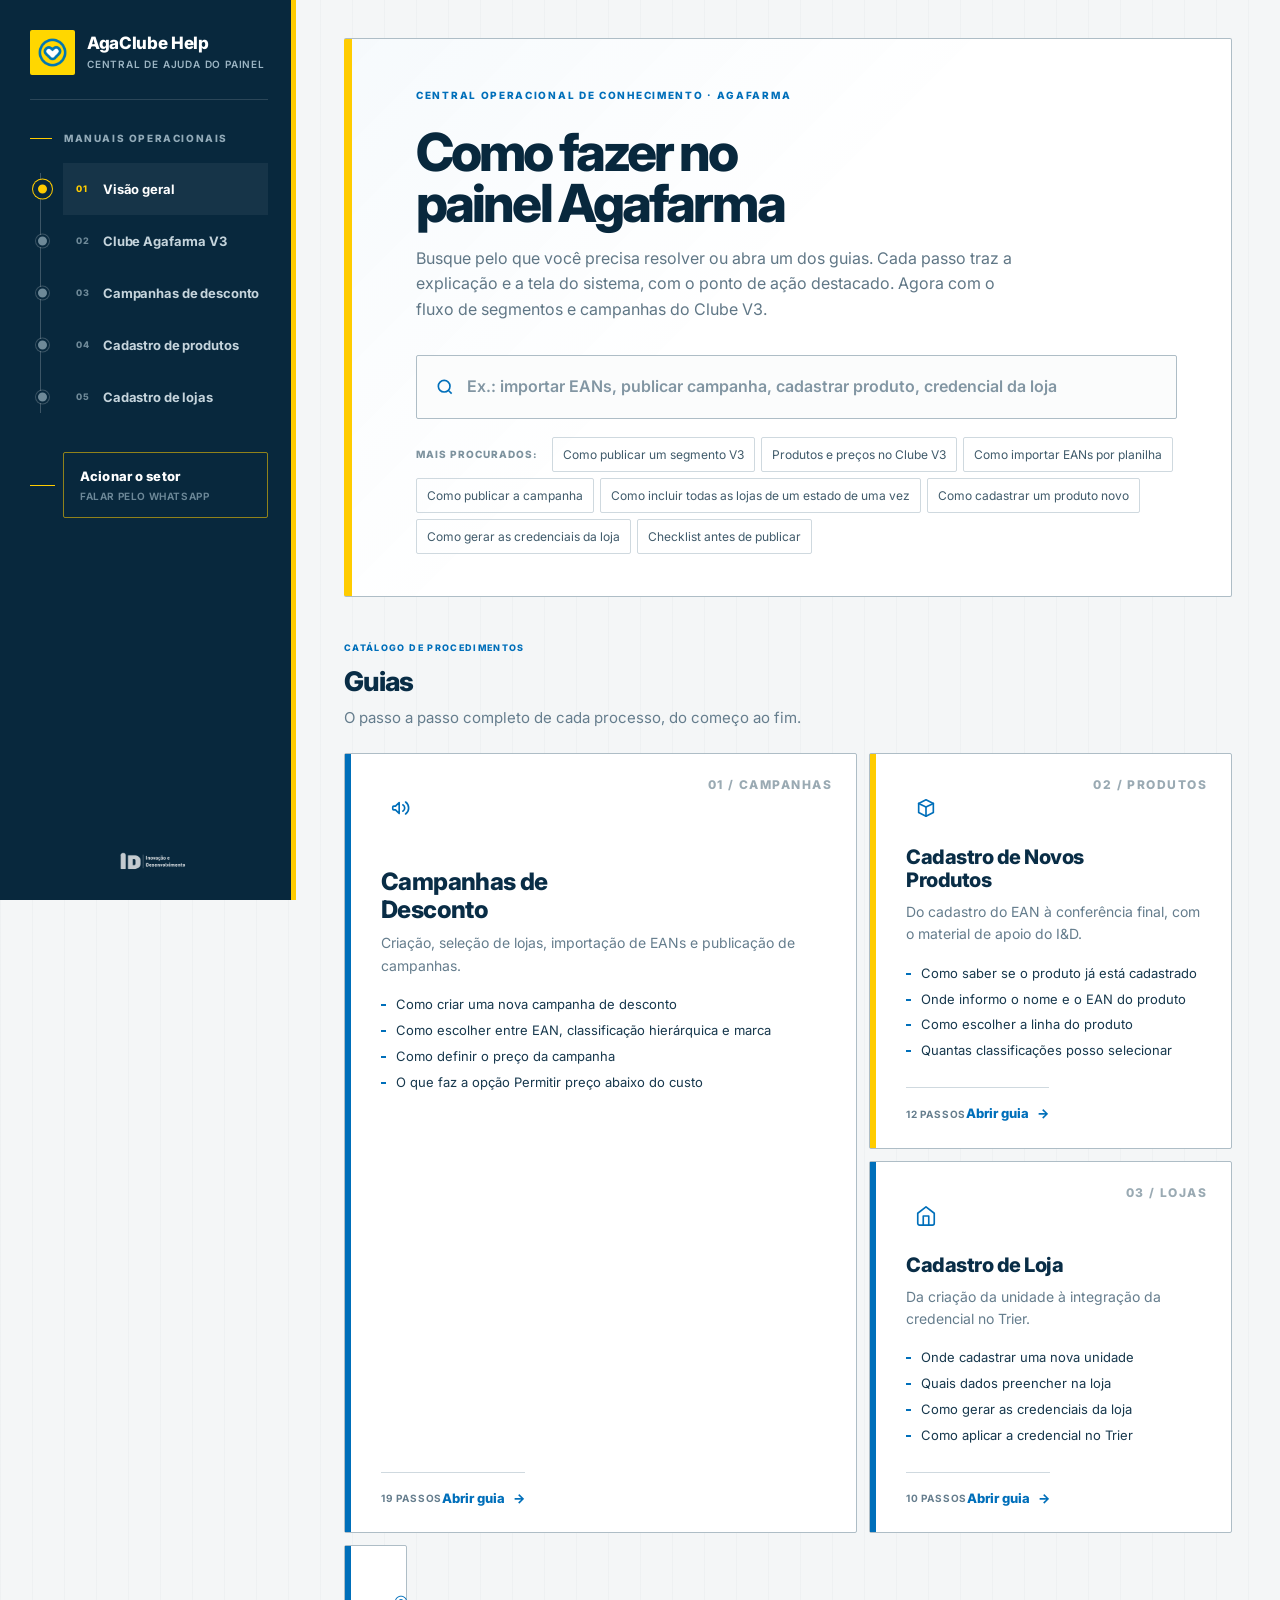
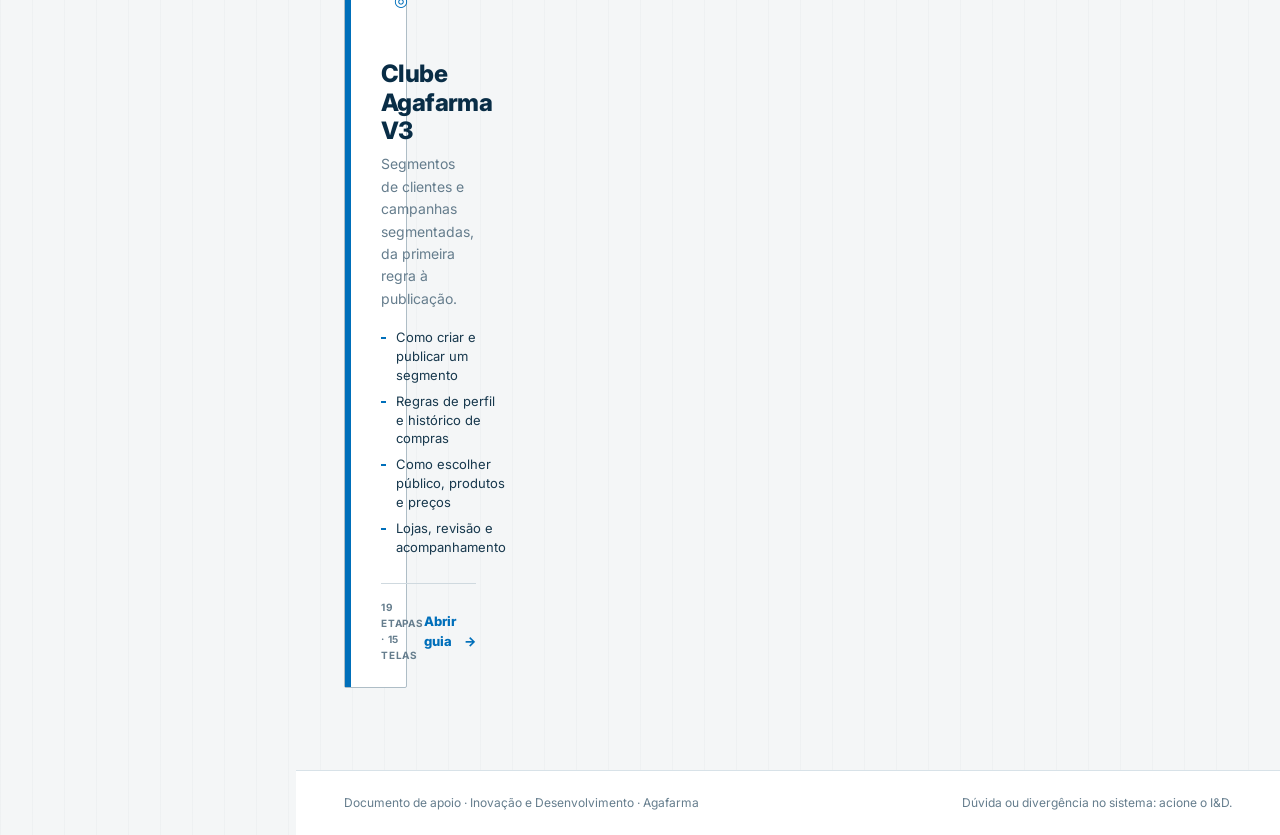
==== commit 546c1cb4: "Add interactive Clube V3 segments and campaigns manual" ====
--- a/index.html
+++ b/index.html
@@ -30,6 +30,7 @@
     <p class="sidebar-kicker">Manuais operacionais</p>
     <nav class="topo-nav" aria-label="Guias principais">
       <a href="index.html" aria-current="page">Visão geral</a>
+      <a href="clube-v3.html">Clube V3</a>
       <a href="campanhas.html">Campanhas</a>
       <a href="produtos.html">Produtos</a>
       <a href="lojas.html">Lojas</a>
@@ -42,7 +43,7 @@
   <div class="capa">
     <h1>Como fazer no painel Agafarma</h1>
     <p class="lead">Busque pelo que você precisa resolver ou abra um dos guias.
-       Cada passo traz a explicação e a tela do sistema, com o ponto de ação destacado.</p>
+       Cada passo traz a explicação e a tela do sistema, com o ponto de ação destacado. Agora com o fluxo de segmentos e campanhas do Clube V3.</p>
     <div class="campo">
       <svg viewBox="0 0 24 24" aria-hidden="true" fill="none" stroke="currentColor" stroke-width="2"><circle cx="11" cy="11" r="7"/><path d="M20 20l-3.5-3.5"/></svg>
       <input id="busca" type="search" autocomplete="off"
@@ -50,7 +51,7 @@
              aria-label="Buscar um tópico de ajuda">
     </div>
     <div class="res" id="res" hidden aria-live="polite"></div>
-    <div class="chips"><span class="rot">Mais procurados:</span><button type="button" data-ir="campanhas" data-passo="camp-13">Como importar EANs por planilha</button><button type="button" data-ir="campanhas" data-passo="camp-15">Como publicar a campanha</button><button type="button" data-ir="campanhas" data-passo="camp-10">Como incluir todas as lojas de um estado de uma vez</button><button type="button" data-ir="produtos" data-passo="prod-02">Como cadastrar um produto novo</button><button type="button" data-ir="lojas" data-passo="loj-08">Como gerar as credenciais da loja</button><button type="button" data-ir="campanhas" data-passo="camp-check">Checklist antes de publicar</button></div>
+    <div class="chips"><span class="rot">Mais procurados:</span><button type="button" data-ir="clube-v3" data-passo="etapa-8">Como publicar um segmento V3</button><button type="button" data-ir="clube-v3" data-passo="etapa-16">Produtos e preços no Clube V3</button><button type="button" data-ir="campanhas" data-passo="camp-13">Como importar EANs por planilha</button><button type="button" data-ir="campanhas" data-passo="camp-15">Como publicar a campanha</button><button type="button" data-ir="campanhas" data-passo="camp-10">Como incluir todas as lojas de um estado de uma vez</button><button type="button" data-ir="produtos" data-passo="prod-02">Como cadastrar um produto novo</button><button type="button" data-ir="lojas" data-passo="loj-08">Como gerar as credenciais da loja</button><button type="button" data-ir="campanhas" data-passo="camp-check">Checklist antes de publicar</button></div>
   </div>
 
   <div class="secao">
@@ -71,6 +72,11 @@
       <h3>Cadastro de Loja</h3><p>Da criação da unidade à integração da credencial no Trier.</p>
       <ul><li>Onde cadastrar uma nova unidade</li><li>Quais dados preencher na loja</li><li>Como gerar as credenciais da loja</li><li>Como aplicar a credencial no Trier</li></ul>
       <span class="pe"><span class="qtd">10 passos</span><span class="abrir">Abrir guia</span></span>
+    </button><button class="card v3-card" type="button" data-guia="clube-v3">
+      <span class="ico" aria-hidden="true">◎</span>
+      <h3>Clube Agafarma V3</h3><p>Segmentos de clientes e campanhas segmentadas, da primeira regra à publicação.</p>
+      <ul><li>Como criar e publicar um segmento</li><li>Regras de perfil e histórico de compras</li><li>Como escolher público, produtos e preços</li><li>Lojas, revisão e acompanhamento</li></ul>
+      <span class="pe"><span class="qtd">19 etapas · 15 telas</span><span class="abrir">Abrir guia</span></span>
     </button></div>
   </div>
 </section>
--- a/assets/css/styles.css
+++ b/assets/css/styles.css
@@ -1,557 +1,3 @@
-:root{
-  --brand-yellow:#ffcc00;
-  --brand-yellow-deep:#d9ae00;
-  --brand-blue:#006fba;
-  --brand-blue-dark:#092d46;
-  --brand-blue-soft:#eaf4fa;
-  --ink:#17384d;
-  --muted:#657d8d;
-  --line:#d8e2e8;
-  --line-strong:#bccbd5;
-  --canvas:#eef3f6;
-  --surface:#ffffff;
-  --surface-alt:#f6f9fb;
-  --sidebar:272px;
-  --content:1180px;
-  --shadow:0 10px 26px rgba(9,45,70,.08);
-}
-*{box-sizing:border-box;margin:0;padding:0}
-html{scroll-behavior:smooth;scroll-padding-top:24px}
-body{
-  min-height:100vh;
-  background:var(--canvas);
-  color:var(--ink);
-  font-family:Inter,-apple-system,BlinkMacSystemFont,"Segoe UI",sans-serif;
-  font-size:16px;
-  line-height:1.6;
-  -webkit-font-smoothing:antialiased;
-}
-body.sidebar-open{overflow:hidden}
-a{color:var(--brand-blue);text-decoration:none}
-button,input{font:inherit}
-button{color:inherit}
-img,video{max-width:100%}
-[hidden]{display:none!important}
-:focus-visible{outline:3px solid var(--brand-yellow);outline-offset:3px}
-::selection{background:var(--brand-yellow);color:var(--brand-blue-dark)}
-.sr-only{position:absolute;width:1px;height:1px;padding:0;margin:-1px;overflow:hidden;clip:rect(0,0,0,0);white-space:nowrap;border:0}
-@media(prefers-reduced-motion:reduce){
-  html{scroll-behavior:auto}
-  *,*:before,*:after{animation:none!important;transition:none!important}
-}
-
-/* Estrutura principal */
-.faixa{display:none}
-.app-sidebar{
-  position:fixed;
-  inset:0 auto 0 0;
-  z-index:70;
-  width:var(--sidebar);
-  background:var(--brand-blue-dark);
-  color:#fff;
-  border-top:7px solid var(--brand-yellow);
-}
-.barra{
-  min-height:100%;
-  padding:30px 24px 24px;
-  display:flex;
-  flex-direction:column;
-  align-items:stretch;
-}
-.marca-link{display:flex;align-items:center;gap:12px;color:#fff;text-decoration:none}
-.marca-link:hover{text-decoration:none}
-.marca{
-  width:42px;
-  height:42px;
-  flex:none;
-  display:block;
-  border-radius:8px;
-  background:#fff;
-  box-shadow:0 0 0 1px rgba(255,255,255,.12);
-}
-.nome{font-size:17px;font-weight:800;line-height:1.15;letter-spacing:-.02em}
-.nome small{display:block;margin-top:3px;color:#a9bfcc;font-size:12px;font-weight:600;letter-spacing:0}
-.sidebar-kicker{
-  margin:38px 10px 9px;
-  color:#7898aa;
-  font-size:11px;
-  font-weight:800;
-  letter-spacing:.12em;
-  text-transform:uppercase;
-}
-.topo-nav{display:grid;gap:3px}
-.topo-nav a{
-  position:relative;
-  display:flex;
-  align-items:center;
-  min-height:44px;
-  padding:10px 12px 10px 18px;
-  border-radius:6px;
-  color:#c7d7e0;
-  font-size:14px;
-  font-weight:650;
-}
-.topo-nav a:before{
-  content:"";
-  position:absolute;
-  left:0;
-  top:12px;
-  bottom:12px;
-  width:3px;
-  background:transparent;
-}
-.topo-nav a:hover{background:rgba(255,255,255,.07);color:#fff;text-decoration:none}
-.topo-nav a[aria-current="page"]{background:rgba(255,255,255,.1);color:#fff}
-.topo-nav a[aria-current="page"]:before{background:var(--brand-yellow)}
-.setor{
-  width:auto;
-  max-width:190px;
-  height:30px;
-  margin:auto auto 0 8px;
-  object-fit:contain;
-  filter:brightness(0) invert(1);
-  opacity:.82;
-}
-.sidebar-close,.menu-toggle{display:none}
-.app-main{
-  width:calc(100% - var(--sidebar));
-  min-height:100vh;
-  margin-left:var(--sidebar);
-  display:flex;
-  flex-direction:column;
-}
-
-/* Página inicial */
-.home{width:100%;max-width:var(--content);margin:0 auto;padding:46px 48px 88px}
-.capa{
-  position:relative;
-  margin:0;
-  padding:46px 48px 42px;
-  overflow:visible;
-  background:var(--surface);
-  border:1px solid var(--line);
-  border-left:8px solid var(--brand-yellow);
-  border-radius:4px;
-  box-shadow:0 1px 0 rgba(9,45,70,.03);
-}
-.capa:before,.capa:after{display:none}
-.capa h1{
-  max-width:16ch;
-  margin-bottom:12px;
-  color:var(--brand-blue-dark);
-  font-size:clamp(32px,4.2vw,50px);
-  font-weight:800;
-  line-height:1.02;
-  letter-spacing:-.045em;
-}
-.capa .lead{max-width:62ch;margin-bottom:28px;color:var(--muted);font-size:17px}
-.campo{position:relative;max-width:720px}
-.campo svg{position:absolute;left:18px;top:50%;width:20px;height:20px;transform:translateY(-50%);color:var(--brand-blue)}
-.campo input{
-  width:100%;
-  min-height:58px;
-  padding:15px 18px 15px 50px;
-  background:var(--surface-alt);
-  border:1px solid var(--line-strong);
-  border-radius:5px;
-  color:var(--brand-blue-dark);
-  font-size:16px;
-  box-shadow:none;
-}
-.campo input:focus{background:#fff;border-color:var(--brand-blue);outline:3px solid rgba(0,111,186,.12)}
-.campo input::placeholder{color:#8296a3}
-.chips{display:flex;flex-wrap:wrap;align-items:center;gap:7px;margin-top:18px;max-width:920px}
-.chips .rot{margin-right:4px;color:var(--muted);font-size:13px;font-weight:700}
-.chips button{
-  padding:7px 10px;
-  cursor:pointer;
-  background:#fff;
-  border:1px solid var(--line);
-  border-radius:4px;
-  color:var(--ink);
-  font-size:13px;
-}
-.chips button:hover{border-color:var(--brand-blue);color:var(--brand-blue)}
-.res{
-  position:absolute;
-  z-index:20;
-  width:min(720px,calc(100% - 96px));
-  margin-top:8px;
-  overflow:hidden;
-  background:#fff;
-  border:1px solid var(--line-strong);
-  border-radius:5px;
-  box-shadow:var(--shadow);
-}
-.res button{
-  display:flex;
-  width:100%;
-  align-items:center;
-  gap:16px;
-  padding:14px 18px;
-  cursor:pointer;
-  text-align:left;
-  background:#fff;
-  border:0;
-  border-bottom:1px solid var(--line);
-}
-.res button:last-child{border-bottom:0}
-.res button:hover{background:var(--brand-blue-soft)}
-.res .q{flex:1;color:var(--brand-blue-dark);font-size:14px;font-weight:700}
-.res .g{color:var(--muted);font-size:12px;font-weight:700;white-space:nowrap}
-.res .nada{padding:18px;color:var(--muted);font-size:14px}
-.secao{margin-top:52px}
-.secao h2{
-  color:var(--brand-blue-dark);
-  font-size:24px;
-  font-weight:800;
-  letter-spacing:-.03em;
-}
-.secao p.desc{margin:3px 0 20px;color:var(--muted);font-size:15px}
-.cards{display:grid;grid-template-columns:repeat(3,minmax(0,1fr));gap:14px}
-.card{
-  --card-accent:var(--brand-blue);
-  position:relative;
-  display:flex;
-  min-height:390px;
-  flex-direction:column;
-  padding:28px 26px 23px;
-  cursor:pointer;
-  text-align:left;
-  background:var(--surface);
-  border:1px solid var(--line);
-  border-radius:4px;
-  color:inherit;
-  box-shadow:none;
-}
-.card.amar{--card-accent:var(--brand-yellow-deep)}
-.card.verde{--card-accent:#178867}
-.card:before{content:"";position:absolute;left:0;right:0;top:0;height:4px;background:var(--card-accent)}
-.card:hover{border-color:var(--line-strong);box-shadow:var(--shadow);transform:translateY(-2px)}
-.card .ico{
-  display:grid;
-  width:44px;
-  height:44px;
-  margin-bottom:34px;
-  place-items:center;
-  background:transparent;
-  border:1px solid var(--line);
-  border-radius:3px;
-  color:var(--card-accent);
-}
-.card.amar .ico,.card.verde .ico{background:transparent;color:var(--card-accent)}
-.card .ico svg{width:22px;height:22px}
-.card h3{margin-bottom:8px;color:var(--brand-blue-dark);font-size:21px;font-weight:800;line-height:1.18;letter-spacing:-.025em}
-.card p{margin-bottom:18px;color:var(--muted);font-size:14px}
-.card ul{margin-bottom:20px;list-style:none}
-.card li{position:relative;margin-bottom:7px;padding-left:15px;color:var(--ink);font-size:13px;line-height:1.45}
-.card li:before{content:"";position:absolute;left:0;top:9px;width:5px;height:2px;border-radius:0;background:var(--card-accent)}
-.card .pe{display:flex;align-items:center;justify-content:space-between;margin-top:auto;padding-top:15px;border-top:1px solid var(--line)}
-.card .qtd{color:var(--muted);font-size:12px;font-weight:700;text-transform:uppercase;letter-spacing:.04em}
-.card .abrir{color:var(--brand-blue);font-size:13px;font-weight:800}
-
-/* Guias */
-.guia{width:100%}
-.wrap{
-  width:100%;
-  max-width:var(--content);
-  margin:0 auto;
-  padding:36px 48px 90px;
-  display:grid;
-  grid-template-columns:238px minmax(0,1fr);
-  align-items:start;
-  gap:42px;
-}
-nav.lado{
-  position:sticky;
-  top:28px;
-  max-height:calc(100vh - 56px);
-  padding:18px 0;
-  overflow-y:auto;
-  background:transparent;
-  border-top:3px solid var(--brand-yellow);
-}
-nav.lado h3{
-  margin:0 0 13px;
-  color:var(--brand-blue-dark);
-  font-size:13px;
-  font-weight:800;
-  letter-spacing:.01em;
-}
-nav.lado ol{border-left:1px solid var(--line-strong);list-style:none}
-nav.lado li a{
-  display:flex;
-  gap:8px;
-  margin-left:-1px;
-  padding:6px 8px 6px 13px;
-  border-left:2px solid transparent;
-  color:var(--muted);
-  font-size:13px;
-  line-height:1.35;
-}
-nav.lado li a:hover{color:var(--brand-blue-dark)}
-nav.lado li a.ativo{border-left-color:var(--brand-blue);color:var(--brand-blue-dark);font-weight:700}
-nav.lado li a em{min-width:18px;font-style:normal;font-weight:700}
-nav.lado li.fixo{margin-top:7px}
-nav.lado li.fixo a{color:var(--brand-blue-dark);font-weight:700}
-main{width:100%;max-width:800px;padding:0}
-.migalha{margin-bottom:14px;color:var(--muted);font-size:13px}
-.migalha a{font-weight:700}
-.titulo-guia{
-  margin-bottom:10px;
-  padding:4px 0 25px;
-  border-bottom:1px solid var(--line-strong);
-}
-.titulo-guia h2{color:var(--brand-blue-dark);font-size:clamp(30px,4vw,42px);font-weight:800;line-height:1.06;letter-spacing:-.045em}
-.titulo-guia p{max-width:62ch;margin-top:9px;color:var(--muted);font-size:16px}
-.passo{padding:38px 0;border-bottom:1px solid var(--line);scroll-margin-top:24px}
-.passo:last-child{border-bottom:0}
-.cabeca{display:flex;align-items:flex-start;gap:15px;margin-bottom:16px}
-.cabeca .num{
-  display:grid;
-  min-width:42px;
-  height:32px;
-  margin-top:2px;
-  padding:0 9px;
-  place-items:center;
-  background:var(--brand-yellow);
-  border-radius:2px;
-  color:var(--brand-blue-dark);
-  font-size:14px;
-  font-weight:800;
-}
-.passo h3{color:var(--brand-blue-dark);font-size:23px;font-weight:800;line-height:1.2;letter-spacing:-.025em}
-.passo .sub{margin-top:2px;color:var(--muted);font-size:14px}
-.instr{
-  padding:20px 22px;
-  background:var(--surface);
-  border:1px solid var(--line);
-  border-left:3px solid var(--brand-blue);
-  border-radius:4px;
-  box-shadow:none;
-}
-.instr h4{margin-bottom:7px;color:var(--brand-blue-dark);font-size:16px;font-weight:800}
-.instr p,.instr li{font-size:15px}
-.instr ul{margin-top:2px;list-style:none}
-.instr li{position:relative;margin-bottom:7px;padding-left:18px}
-.instr li:last-child{margin-bottom:0}
-.instr li:before{content:"";position:absolute;left:1px;top:11px;width:6px;height:2px;background:var(--brand-blue)}
-.instr b{color:var(--brand-blue-dark);font-weight:700}
-.instr .nota{margin-top:12px;padding-top:11px;border-top:1px solid var(--line);color:var(--muted);font-size:14px}
-.aviso{
-  display:flex;
-  gap:12px;
-  margin-top:11px;
-  padding:15px 18px;
-  background:#fff8d9;
-  border:1px solid #ecd77a;
-  border-radius:4px;
-}
-.aviso .ic{color:#8b6f00;font-size:15px;font-weight:800}
-.aviso p{color:#5c4b0e;font-size:14px}
-.aviso b{color:#3d3209}
-.midia{margin-top:16px}
-.midia:empty{display:none}
-.rotulo{display:flex;align-items:center;gap:8px;margin-bottom:8px;color:var(--muted);font-size:12px;font-weight:800;text-transform:uppercase;letter-spacing:.05em}
-.rotulo:before{content:"";width:14px;height:2px;background:var(--brand-yellow)}
-.quadro{overflow:hidden;background:#fff;border:1px solid var(--line-strong);border-radius:4px;box-shadow:0 4px 14px rgba(9,45,70,.06)}
-.quadro img,.quadro video{display:block;width:100%;background:#fff}
-.quadro video{aspect-ratio:16/9;background:var(--brand-blue-dark)}
-.legenda{margin-top:7px;color:var(--muted);font-size:12px}
-.pendente{display:flex;align-items:flex-start;gap:12px;padding:17px;background:var(--surface-alt);border:1px dashed var(--line-strong);border-radius:4px}
-.pendente .tag{flex:none;padding:3px 7px;background:var(--line);border-radius:2px;color:var(--muted);font-size:10px;font-weight:800;letter-spacing:.06em}
-.pendente p{color:var(--muted);font-size:13px}
-
-/* Blocos de apoio */
-.apoio{margin:24px 0 8px;padding:22px;background:var(--surface);border:1px solid var(--line);border-radius:4px}
-.apoio-topo{display:flex;align-items:flex-start;justify-content:space-between;gap:18px;margin-bottom:15px}
-.apoio-topo h3{color:var(--brand-blue-dark);font-size:17px;font-weight:800}
-.apoio-topo p{margin-top:2px;color:var(--muted);font-size:14px}
-.apoio-link{flex:none;padding:8px 12px;background:var(--surface-alt);border:1px solid var(--line);border-radius:3px;color:var(--brand-blue);font-size:13px;font-weight:700}
-.apoio-frame{position:relative;width:100%;aspect-ratio:16/9;overflow:hidden;background:var(--surface-alt);border:1px solid var(--line);border-radius:3px}
-.apoio-frame iframe{position:absolute;inset:0;width:100%;height:100%;border:0}
-.apoio-nota{margin-top:9px;color:var(--muted);font-size:12px}
-.check{margin-top:34px;padding:24px;background:#fff;border:1px solid var(--line);border-top:4px solid var(--brand-yellow);border-radius:4px;scroll-margin-top:24px}
-.check-topo{display:flex;align-items:flex-start;justify-content:space-between;gap:18px;margin-bottom:16px}
-.check-topo h3{color:var(--brand-blue-dark);font-size:21px;font-weight:800}
-.check-topo p{max-width:54ch;margin-top:3px;color:var(--muted);font-size:14px}
-.check-estado{display:flex;align-items:center;gap:10px;flex:none}
-.check-estado strong{padding:5px 10px;background:var(--surface-alt);border:1px solid var(--line);border-radius:3px;color:var(--brand-blue-dark);font-size:13px}
-.check-estado button{padding:5px 0;cursor:pointer;background:none;border:0;color:var(--muted);font-size:13px;font-weight:700}
-.check-lista{border-top:1px solid var(--line);list-style:none}
-.check-lista li{display:flex;align-items:flex-start;gap:12px;padding:12px 0;border-bottom:1px solid var(--line)}
-.check-lista label{display:flex;align-items:flex-start;gap:11px;flex:1;cursor:pointer}
-.check-lista input{appearance:none;flex:none;width:20px;height:20px;margin-top:2px;background:#fff;border:2px solid var(--line-strong);border-radius:3px}
-.check-lista input:checked{position:relative;background:var(--brand-yellow);border-color:var(--brand-yellow-deep)}
-.check-lista input:checked:after{content:"";position:absolute;left:5px;top:1px;width:5px;height:10px;border:solid var(--brand-blue-dark);border-width:0 2px 2px 0;transform:rotate(45deg)}
-.check-lista span{font-size:14px}
-.check-lista input:checked~span{color:var(--muted);text-decoration:line-through}
-.check-lista .ver{flex:none;padding:2px 0;cursor:pointer;background:none;border:0;color:var(--brand-blue);font-size:12px;font-weight:800}
-.check-nota{margin-top:14px;color:var(--muted);font-size:13px}
-.manual{display:flex;align-items:center;justify-content:space-between;gap:24px;margin-top:34px;padding:24px;background:var(--brand-blue-dark);border-radius:4px}
-.manual h3{color:#fff;font-size:18px;font-weight:800}
-.manual p{max-width:54ch;margin-top:3px;color:#a9bfcc;font-size:14px}
-.manual .baixar{display:inline-flex;align-items:center;gap:8px;flex:none;padding:11px 16px;background:var(--brand-yellow);border-radius:3px;color:var(--brand-blue-dark);font-size:14px;font-weight:800}
-.manual .baixar svg{width:17px}
-.destaque{animation:destaque 1.4s ease}
-@keyframes destaque{0%,55%{background:#fff6c7}100%{background:transparent}}
-.indice{padding:0 15px;background:#fff;border:1px solid var(--line);border-radius:4px}
-.indice>summary{display:flex;align-items:center;padding:13px 0;cursor:pointer;list-style:none;color:var(--brand-blue-dark);font-size:14px;font-weight:800}
-.indice>summary::-webkit-details-marker{display:none}
-.indice>summary:after{content:"+";margin-left:auto;color:var(--brand-blue);font-size:18px}
-.indice[open]>summary:after{content:"−"}
-.indice .conteudo{padding-bottom:14px}
-footer.pe-pg{margin-top:auto;background:var(--surface);border-top:1px solid var(--line)}
-footer.pe-pg div{display:flex;justify-content:space-between;gap:18px;max-width:var(--content);margin:0 auto;padding:22px 48px;color:var(--muted);font-size:12px}
-
-/* Tablet e mobile */
-.sidebar-overlay{display:none}
-@media(max-width:1080px){
-  .app-sidebar{
-    width:min(310px,86vw);
-    transform:translateX(-102%);
-    box-shadow:18px 0 45px rgba(4,25,39,.22);
-    transition:transform .22s ease;
-  }
-  body.sidebar-open .app-sidebar{transform:translateX(0)}
-  .app-main{width:100%;margin-left:0;padding-top:64px}
-  .menu-toggle{
-    position:fixed;
-    z-index:65;
-    top:14px;
-    left:16px;
-    display:grid;
-    width:42px;
-    height:38px;
-    padding:9px;
-    align-content:center;
-    gap:4px;
-    cursor:pointer;
-    background:var(--brand-blue-dark);
-    border:0;
-    border-radius:4px;
-  }
-  .menu-toggle>span:not(.sr-only){display:block;width:100%;height:2px;background:#fff}
-  .sidebar-close{
-    position:absolute;
-    top:15px;
-    right:15px;
-    display:grid;
-    width:34px;
-    height:34px;
-    place-items:center;
-    cursor:pointer;
-    background:rgba(255,255,255,.08);
-    border:0;
-    border-radius:4px;
-    color:#fff;
-    font-size:24px;
-    line-height:1;
-  }
-  .sidebar-overlay{
-    position:fixed;
-    inset:0;
-    z-index:60;
-    display:block;
-    background:rgba(5,29,44,.45);
-  }
-  .home,.wrap{padding-left:28px;padding-right:28px}
-  .cards{grid-template-columns:repeat(2,minmax(0,1fr))}
-  .wrap{grid-template-columns:210px minmax(0,1fr);gap:30px}
-}
-@media(max-width:760px){
-  .app-main{padding-top:58px}
-  .home{padding:18px 16px 60px}
-  .capa{padding:28px 20px 25px;border-left-width:5px}
-  .capa h1{font-size:31px}
-  .capa .lead{font-size:15px;line-height:1.55}
-  .campo input{min-height:54px;padding-left:46px;font-size:15px}
-  .res{position:relative;width:100%;margin-top:8px}
-  .chips{gap:6px}
-  .chips .rot{width:100%}
-  .chips button{font-size:12px}
-  .secao{margin-top:38px}
-  .cards{grid-template-columns:1fr}
-  .card{min-height:auto;padding:24px 21px 20px}
-  .card .ico{margin-bottom:24px}
-  .wrap{display:block;padding:16px 16px 58px}
-  nav.lado{position:static;max-height:none;margin-bottom:22px;padding:0;border-top:0;overflow:visible}
-  nav.lado ol{border-left:0}
-  nav.lado li a{padding:6px 4px;border-left:0}
-  main{max-width:none}
-  .titulo-guia{padding-bottom:20px}
-  .titulo-guia h2{font-size:31px}
-  .passo{padding:30px 0;scroll-margin-top:70px}
-  .cabeca{gap:11px}
-  .cabeca .num{min-width:36px;height:30px;padding:0 7px}
-  .passo h3{font-size:20px}
-  .instr{padding:17px 16px}
-  .instr p,.instr li{font-size:14px}
-  .aviso{padding:13px 14px}
-  .apoio{padding:17px 15px}
-  .apoio-topo,.check-topo,.manual{align-items:stretch;flex-direction:column}
-  .apoio-link,.manual .baixar{justify-content:center;text-align:center}
-  .check{padding:19px 16px}
-  .check-estado{justify-content:space-between}
-  .check-lista li{gap:8px}
-  .check-lista .ver{max-width:58px;white-space:normal;text-align:right}
-  .manual{padding:20px}
-  footer.pe-pg div{flex-direction:column;padding:18px 16px}
-}
-
-/* Acionamento do setor */
-.sector-action{
-  display:flex;
-  flex-direction:column;
-  align-items:flex-start;
-  gap:1px;
-  width:100%;
-  margin-top:22px;
-  padding:13px 15px;
-  cursor:pointer;
-  background:var(--brand-yellow);
-  border:0;
-  border-radius:4px;
-  color:var(--brand-blue-dark);
-  text-align:left;
-}
-.sector-action:hover{background:#ffda3c}
-.sector-action span{font-size:14px;font-weight:800}
-.sector-action small{font-size:11px;font-weight:650;opacity:.72}
-.contact-dialog{
-  width:min(620px,calc(100vw - 32px));
-  max-height:calc(100vh - 32px);
-  margin:auto;
-  padding:0;
-  overflow:auto;
-  background:#fff;
-  border:1px solid var(--line-strong);
-  border-radius:5px;
-  color:var(--ink);
-  box-shadow:0 24px 70px rgba(5,29,44,.3);
-}
-.contact-dialog::backdrop{background:rgba(5,29,44,.62);backdrop-filter:blur(2px)}
-.contact-form{padding:28px}
-.contact-head{display:flex;align-items:flex-start;justify-content:space-between;gap:20px;margin-bottom:24px;padding-bottom:18px;border-bottom:1px solid var(--line)}
-.contact-eyebrow{margin-bottom:3px;color:var(--brand-blue);font-size:11px;font-weight:800;letter-spacing:.1em;text-transform:uppercase}
-.contact-head h2{color:var(--brand-blue-dark);font-size:26px;font-weight:800;letter-spacing:-.035em}
-.contact-close{display:grid;width:34px;height:34px;flex:none;place-items:center;cursor:pointer;background:var(--surface-alt);border:1px solid var(--line);border-radius:3px;color:var(--muted);font-size:22px;line-height:1}
-.contact-form>label,.contact-grid label{display:grid;gap:6px;margin-bottom:16px}
-.contact-form label>span{color:var(--brand-blue-dark);font-size:13px;font-weight:750}
-.contact-grid{display:grid;grid-template-columns:1fr 1fr;gap:14px}
-.contact-form input,.contact-form select,.contact-form textarea{width:100%;padding:11px 12px;background:#fff;border:1px solid var(--line-strong);border-radius:3px;color:var(--ink);font:inherit;font-size:15px}
-.contact-form textarea{min-height:124px;resize:vertical}
-.contact-form input:focus,.contact-form select:focus,.contact-form textarea:focus{border-color:var(--brand-blue);outline:3px solid rgba(0,111,186,.11)}
-.contact-note{margin-top:2px;color:var(--muted);font-size:12px}
-.contact-actions{display:flex;justify-content:flex-end;gap:9px;margin-top:22px;padding-top:18px;border-top:1px solid var(--line)}
-.contact-actions button{min-height:42px;padding:9px 14px;cursor:pointer;border-radius:3px;font-size:13px;font-weight:800}
-.contact-cancel{background:#fff;border:1px solid var(--line-strong);color:var(--muted)}
-.contact-submit{background:var(--brand-blue);border:1px solid var(--brand-blue);color:#fff}
-.contact-submit:hover{background:#005f9f}
-@media(max-width:560px){
-  .contact-form{padding:21px 17px}
-  .contact-grid{grid-template-columns:1fr;gap:0}
-  .contact-head h2{font-size:23px}
-  .contact-actions{flex-direction:column-reverse}
-  .contact-actions button{width:100%}
-}
+/* Carregamento visual único e bloqueante: evita flash do layout-base durante a navegação. */
+@import url("./base.css");
+@import url("./editorial.css");
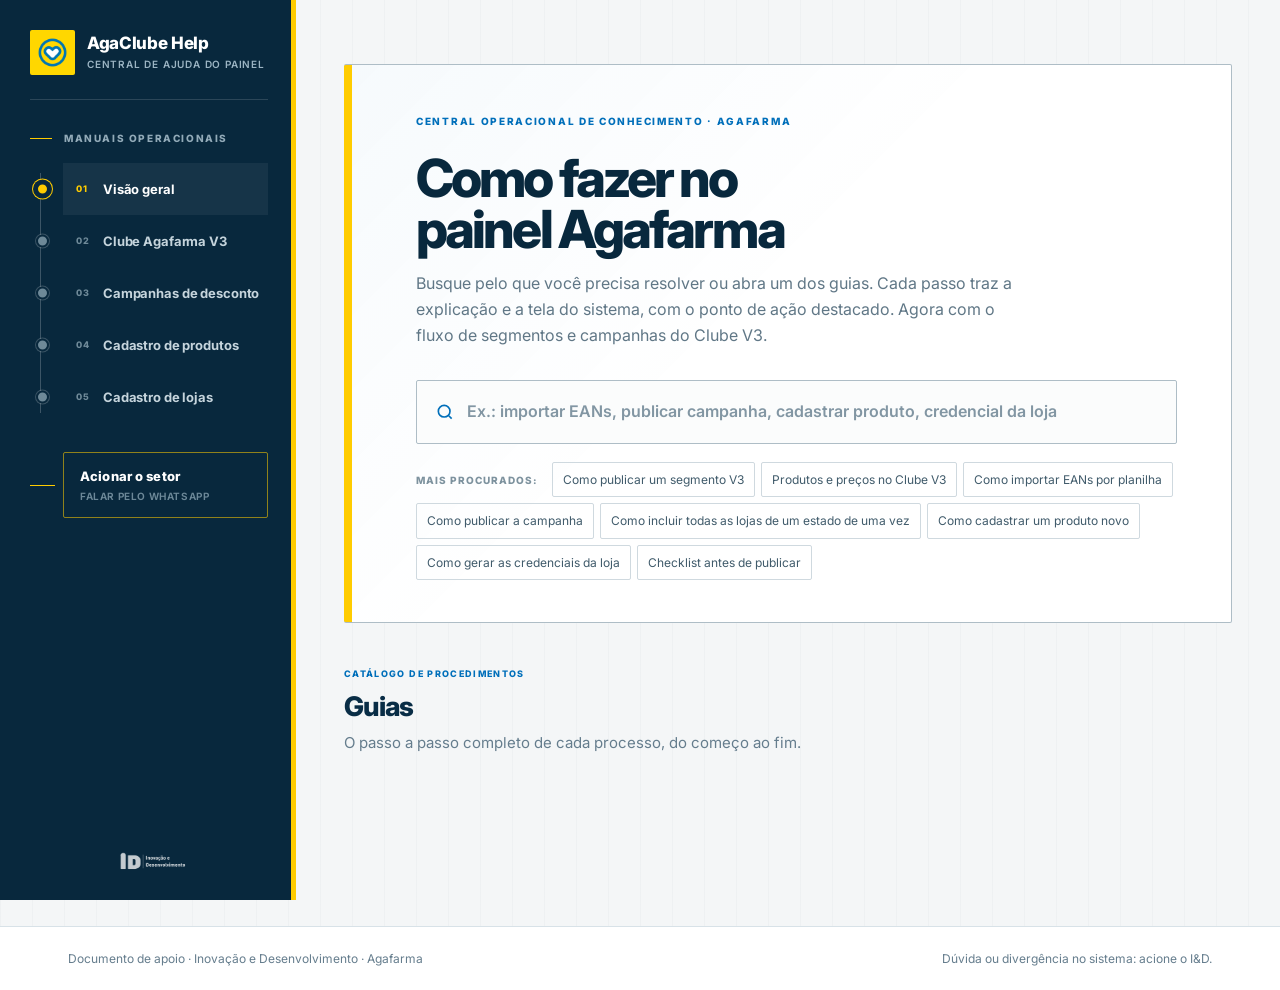
==== commit 61876402: "Connect index.html to shared manual catalog" ====
--- a/index.html
+++ b/index.html
@@ -10,7 +10,7 @@
   <link rel="preconnect" href="https://fonts.gstatic.com" crossorigin>
   <link href="https://fonts.googleapis.com/css2?family=Inter:wght@400;600;700;800&display=swap" rel="stylesheet">
   <link rel="stylesheet" href="assets/css/styles.css">
-  <script src="assets/js/shell.js" defer></script>
+  <script src="assets/js/catalog.js" defer></script>\n  <script src="assets/js/shell.js" defer></script>
   <script src="assets/js/home.js" defer></script>
 </head>
 <body data-page="home">
@@ -29,7 +29,7 @@
     </a>
     <p class="sidebar-kicker">Manuais operacionais</p>
     <nav class="topo-nav" aria-label="Guias principais">
-      <a href="index.html" aria-current="page">Visão geral</a>
+      <a href="index.html">Visão geral</a>
       <a href="clube-v3.html">Clube V3</a>
       <a href="campanhas.html">Campanhas</a>
       <a href="produtos.html">Produtos</a>
@@ -57,27 +57,8 @@
   <div class="secao">
     <h2>Guias</h2>
     <p class="desc">O passo a passo completo de cada processo, do começo ao fim.</p>
-    <div class="cards"><button class="card" type="button" data-guia="campanhas">
-      <span class="ico"><svg viewBox="0 0 24 24" fill="none" stroke="currentColor" stroke-width="1.8" stroke-linecap="round" stroke-linejoin="round" aria-hidden="true"><path d="M3 11v2a1 1 0 0 0 1 1h2l4 4V6L6 10H4a1 1 0 0 0-1 1Z"/><path d="M14 8.5a4 4 0 0 1 0 7"/><path d="M17 5.5a8 8 0 0 1 0 13"/></svg></span>
-      <h3>Campanhas de Desconto</h3><p>Criação, seleção de lojas, importação de EANs e publicação de campanhas.</p>
-      <ul><li>Como criar uma nova campanha de desconto</li><li>Como escolher entre EAN, classificação hierárquica e marca</li><li>Como definir o preço da campanha</li><li>O que faz a opção Permitir preço abaixo do custo</li></ul>
-      <span class="pe"><span class="qtd">19 passos</span><span class="abrir">Abrir guia</span></span>
-    </button><button class="card amar" type="button" data-guia="produtos">
-      <span class="ico"><svg viewBox="0 0 24 24" fill="none" stroke="currentColor" stroke-width="1.8" stroke-linecap="round" stroke-linejoin="round" aria-hidden="true"><path d="M12 3 4 7v10l8 4 8-4V7Z"/><path d="M4 7l8 4 8-4"/><path d="M12 11v10"/></svg></span>
-      <h3>Cadastro de Novos Produtos</h3><p>Do cadastro do EAN à conferência final, com o material de apoio do I&amp;D.</p>
-      <ul><li>Como saber se o produto já está cadastrado</li><li>Onde informo o nome e o EAN do produto</li><li>Como escolher a linha do produto</li><li>Quantas classificações posso selecionar</li></ul>
-      <span class="pe"><span class="qtd">12 passos</span><span class="abrir">Abrir guia</span></span>
-    </button><button class="card verde" type="button" data-guia="lojas">
-      <span class="ico"><svg viewBox="0 0 24 24" fill="none" stroke="currentColor" stroke-width="1.8" stroke-linecap="round" stroke-linejoin="round" aria-hidden="true"><path d="M3 9l9-7 9 7v11a2 2 0 0 1-2 2H5a2 2 0 0 1-2-2z"/><polyline points="9 22 9 12 15 12 15 22"/></svg></span>
-      <h3>Cadastro de Loja</h3><p>Da criação da unidade à integração da credencial no Trier.</p>
-      <ul><li>Onde cadastrar uma nova unidade</li><li>Quais dados preencher na loja</li><li>Como gerar as credenciais da loja</li><li>Como aplicar a credencial no Trier</li></ul>
-      <span class="pe"><span class="qtd">10 passos</span><span class="abrir">Abrir guia</span></span>
-    </button><button class="card v3-card" type="button" data-guia="clube-v3">
-      <span class="ico" aria-hidden="true">◎</span>
-      <h3>Clube Agafarma V3</h3><p>Segmentos de clientes e campanhas segmentadas, da primeira regra à publicação.</p>
-      <ul><li>Como criar e publicar um segmento</li><li>Regras de perfil e histórico de compras</li><li>Como escolher público, produtos e preços</li><li>Lojas, revisão e acompanhamento</li></ul>
-      <span class="pe"><span class="qtd">19 etapas · 15 telas</span><span class="abrir">Abrir guia</span></span>
-    </button></div>
+    <div class="cards" id="guide-cards" aria-live="polite"></div>
+  </div>
   </div>
 </section>
 <footer class="pe-pg"><div>
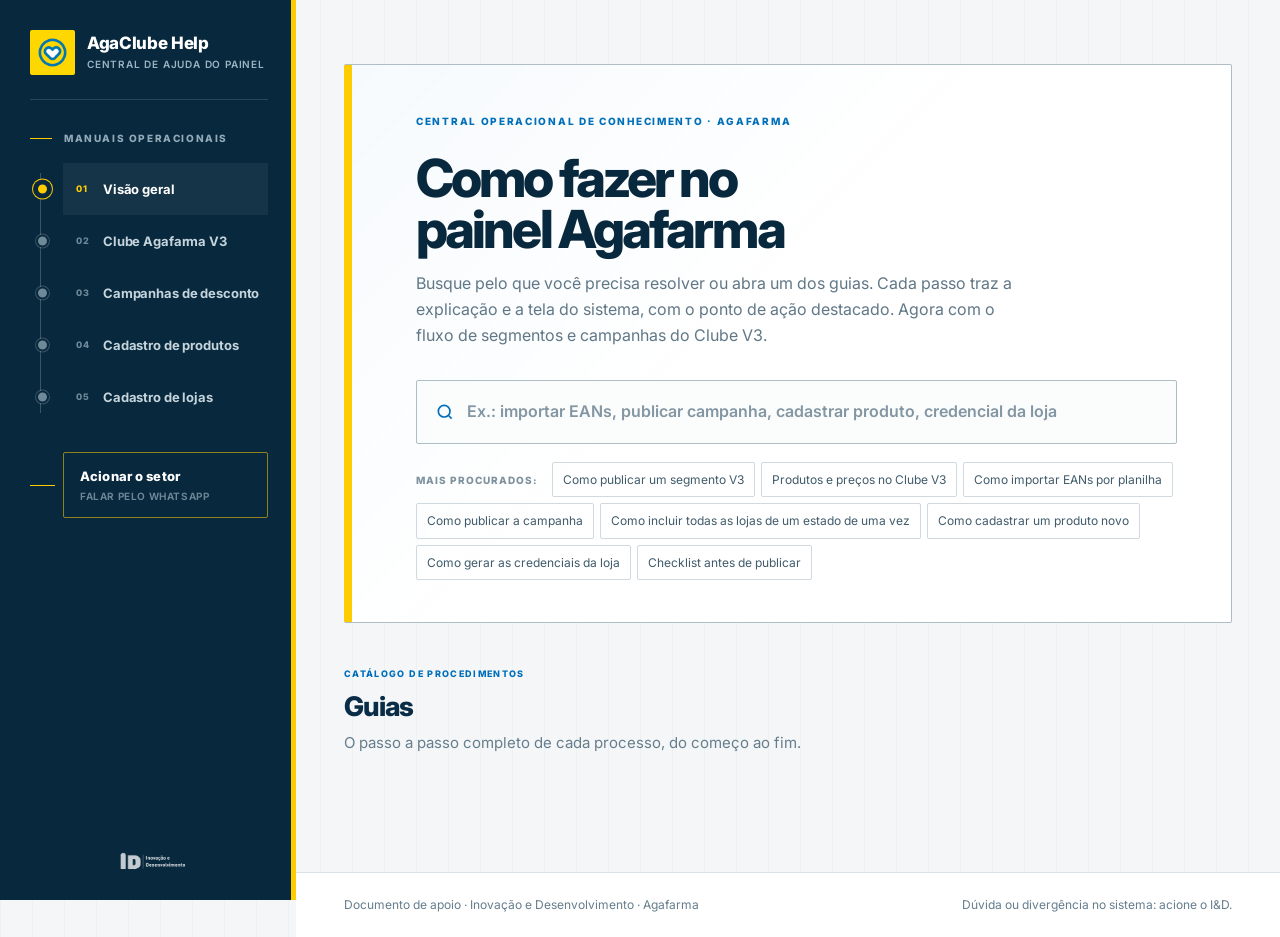
==== commit 1dc3555b: "Fix home guide section markup" ====
--- a/index.html
+++ b/index.html
@@ -59,7 +59,6 @@
     <p class="desc">O passo a passo completo de cada processo, do começo ao fim.</p>
     <div class="cards" id="guide-cards" aria-live="polite"></div>
   </div>
-  </div>
 </section>
 <footer class="pe-pg"><div>
   <span>Documento de apoio · Inovação e Desenvolvimento · Agafarma</span>
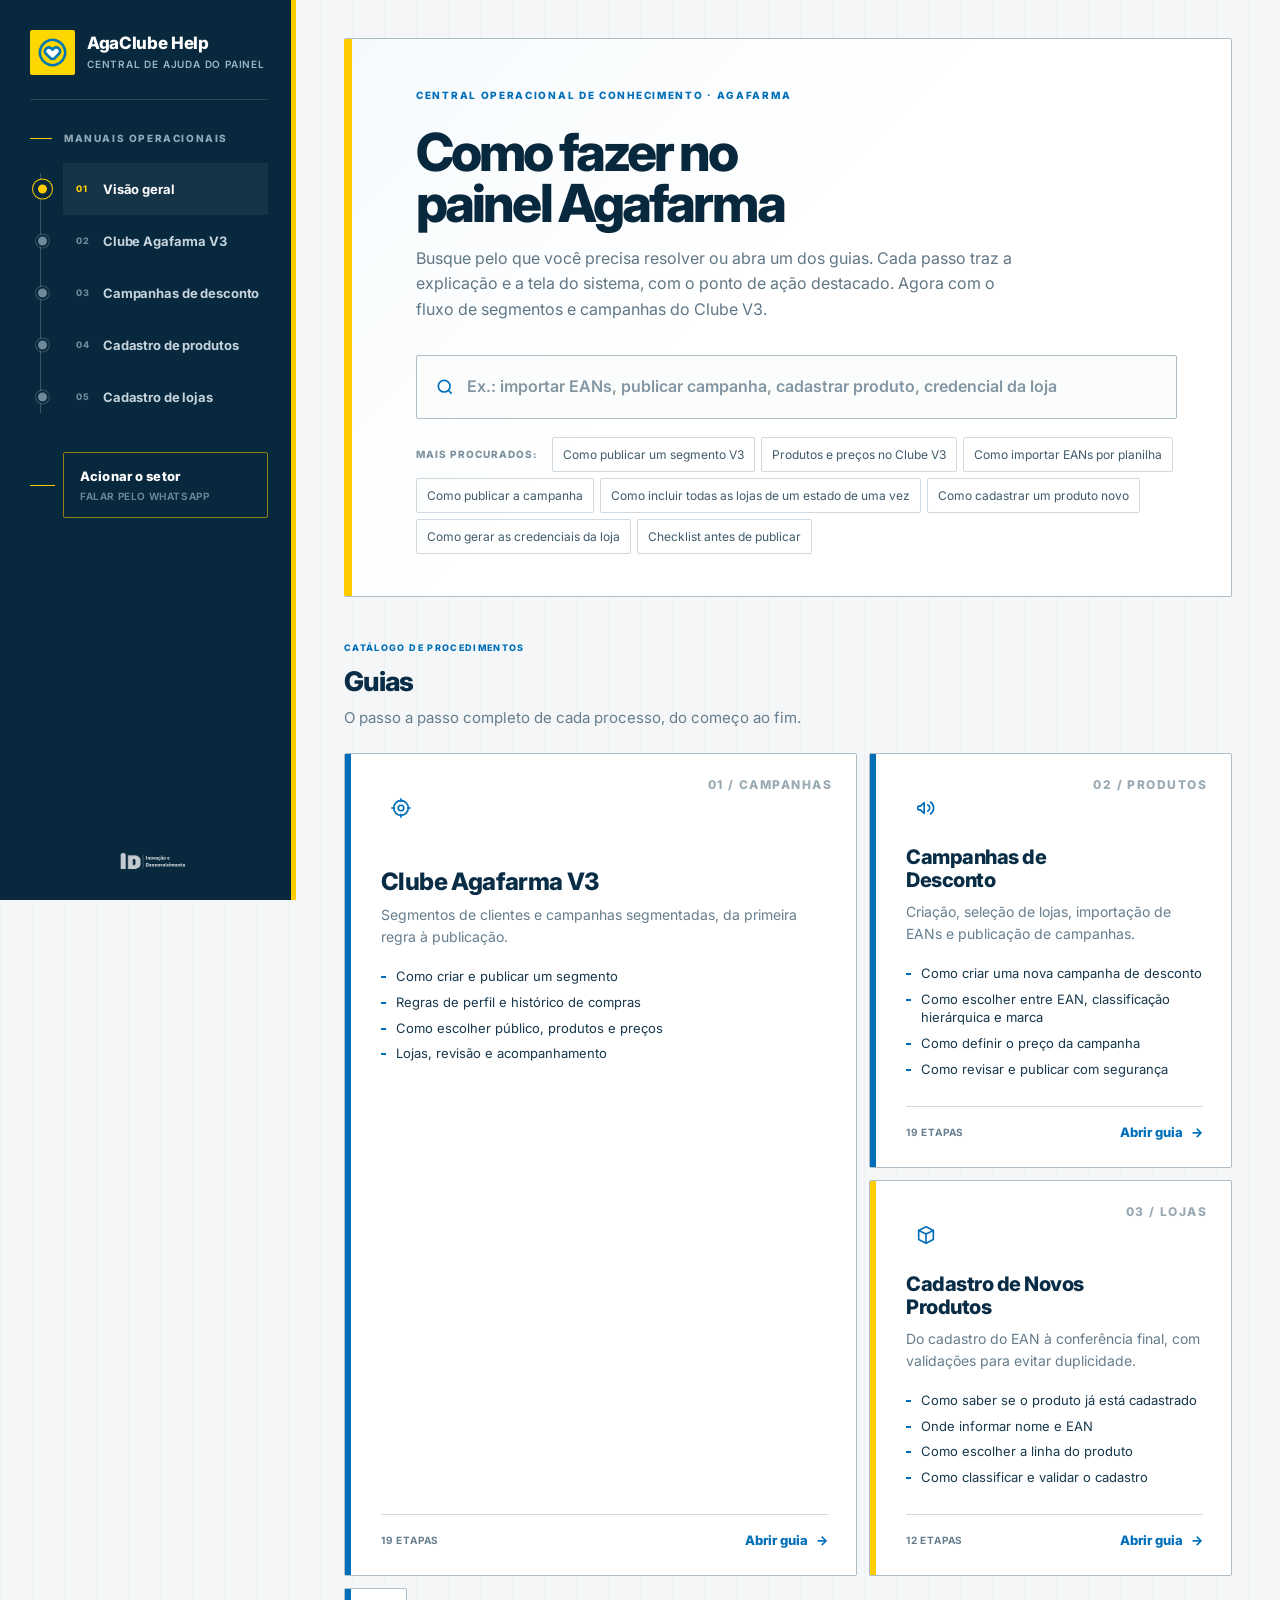
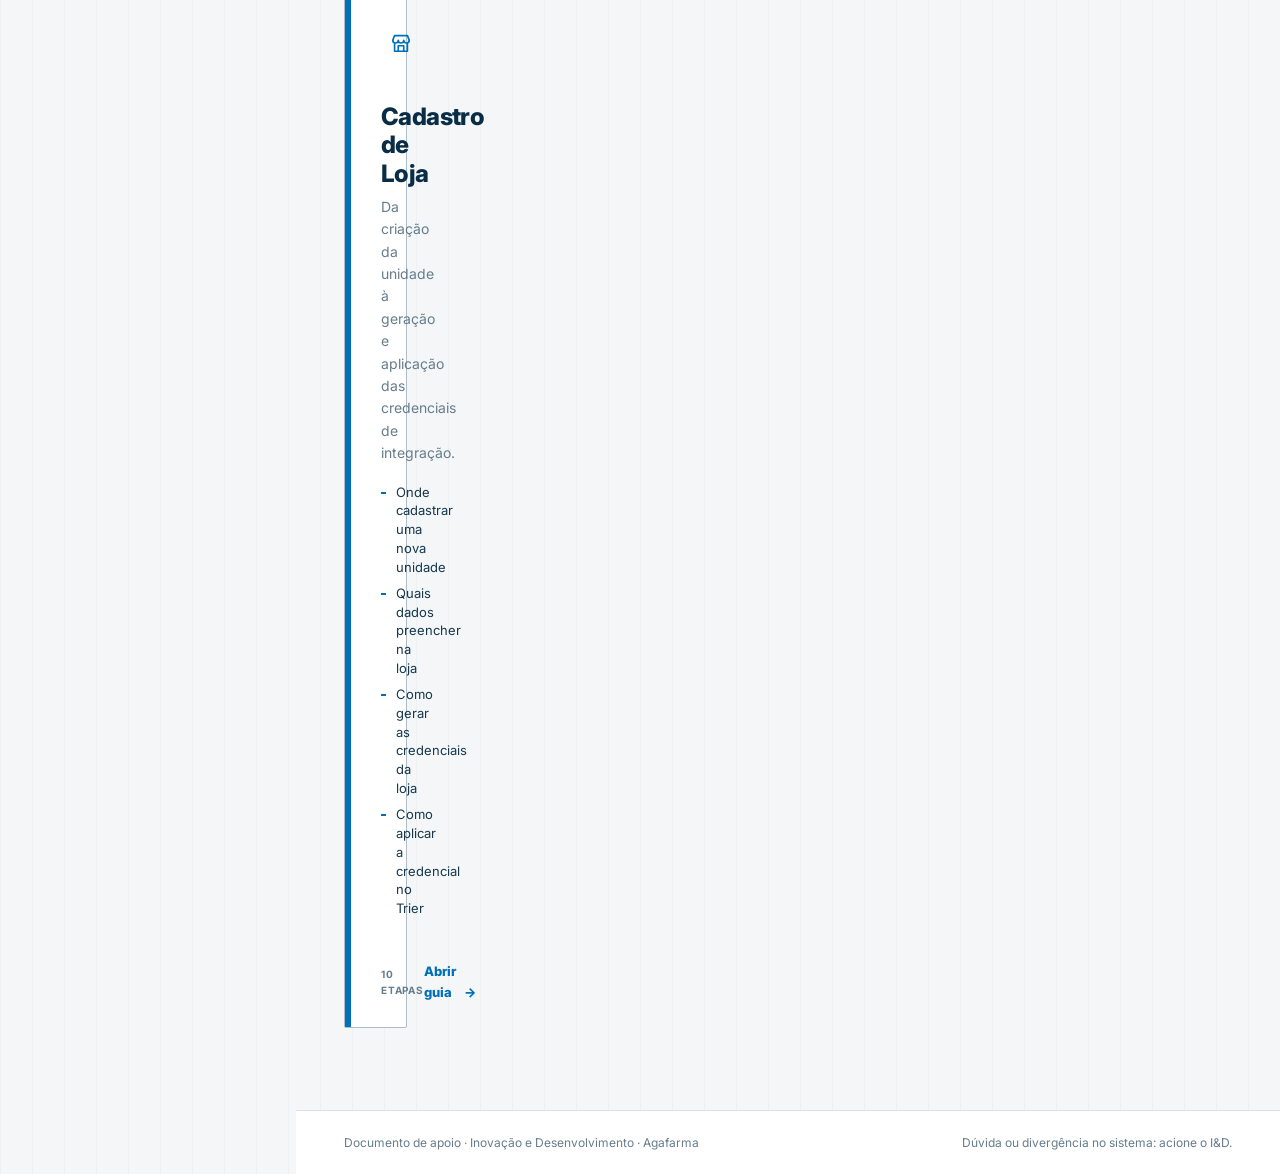
==== commit 38584ab0: "Fix script tag line breaks in index.html" ====
--- a/index.html
+++ b/index.html
@@ -10,7 +10,8 @@
   <link rel="preconnect" href="https://fonts.gstatic.com" crossorigin>
   <link href="https://fonts.googleapis.com/css2?family=Inter:wght@400;600;700;800&display=swap" rel="stylesheet">
   <link rel="stylesheet" href="assets/css/styles.css">
-  <script src="assets/js/catalog.js" defer></script>\n  <script src="assets/js/shell.js" defer></script>
+  <script src="assets/js/catalog.js" defer></script>
+  <script src="assets/js/shell.js" defer></script>
   <script src="assets/js/home.js" defer></script>
 </head>
 <body data-page="home">
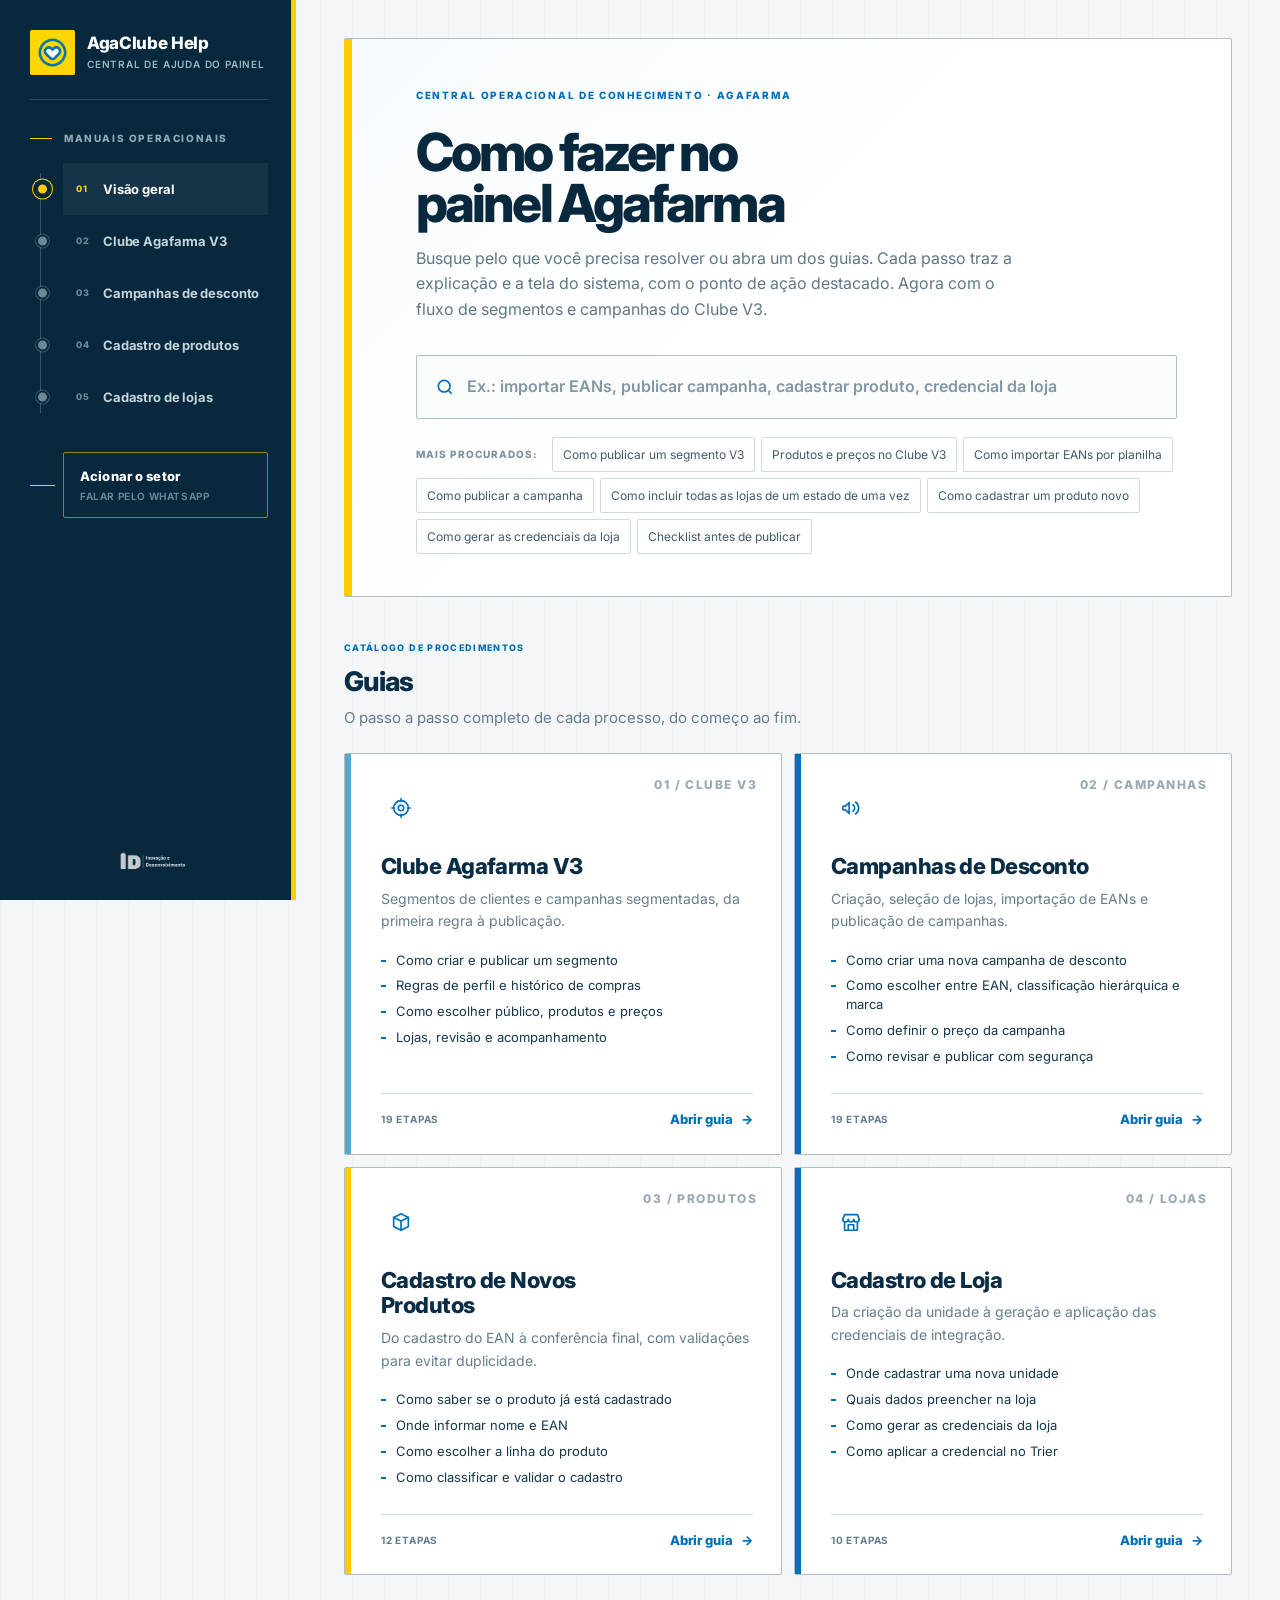
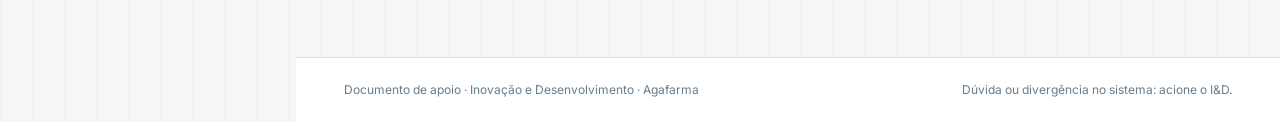
==== commit ca2f7230: "Add files via upload" ====
--- a/index.html
+++ b/index.html
@@ -9,10 +9,10 @@
   <link rel="preconnect" href="https://fonts.googleapis.com">
   <link rel="preconnect" href="https://fonts.gstatic.com" crossorigin>
   <link href="https://fonts.googleapis.com/css2?family=Inter:wght@400;600;700;800&display=swap" rel="stylesheet">
-  <link rel="stylesheet" href="assets/css/styles.css">
-  <script src="assets/js/catalog.js" defer></script>
-  <script src="assets/js/shell.js" defer></script>
-  <script src="assets/js/home.js" defer></script>
+  <link rel="stylesheet" href="assets/css/styles.css?v=20260924-3">
+  <script src="assets/js/catalog.js?v=20260924-3" defer></script>
+  <script src="assets/js/shell.js?v=20260924-3" defer></script>
+  <script src="assets/js/home.js?v=20260924-3" defer></script>
 </head>
 <body data-page="home">
 <div class="faixa" aria-hidden="true"><i></i><i></i></div>
@@ -35,6 +35,7 @@
       <a href="campanhas.html">Campanhas</a>
       <a href="produtos.html">Produtos</a>
       <a href="lojas.html">Lojas</a>
+      <a href="trade.html">Trade</a>
     </nav>
     <img class="setor" src="midia/logo-inovacao.png" alt="Inovação e Desenvolvimento">
   </div>
@@ -58,7 +59,43 @@
   <div class="secao">
     <h2>Guias</h2>
     <p class="desc">O passo a passo completo de cada processo, do começo ao fim.</p>
-    <div class="cards" id="guide-cards" aria-live="polite"></div>
+    <div class="cards" id="guide-cards" aria-live="polite">
+      <a class="card v3-card" href="clube-v3.html" data-guide="clube-v3">
+        <span class="ico"><svg viewBox="0 0 24 24" fill="none" stroke="currentColor" stroke-width="1.8" stroke-linecap="round" stroke-linejoin="round" aria-hidden="true"><circle cx="12" cy="12" r="8"/><circle cx="12" cy="12" r="3"/><path d="M12 2v3M22 12h-3M12 22v-3M2 12h3"/></svg></span>
+        <h3>Clube Agafarma V3</h3>
+        <p>Segmentos de clientes e campanhas segmentadas, da primeira regra à publicação.</p>
+        <ul><li>Como criar e publicar um segmento</li><li>Regras de perfil e histórico de compras</li><li>Como escolher público, produtos e preços</li><li>Lojas, revisão e acompanhamento</li></ul>
+        <span class="pe"><span class="qtd">19 etapas</span><span class="abrir">Abrir guia</span></span>
+      </a>
+      <a class="card" href="campanhas.html" data-guide="campanhas">
+        <span class="ico"><svg viewBox="0 0 24 24" fill="none" stroke="currentColor" stroke-width="1.8" stroke-linecap="round" stroke-linejoin="round" aria-hidden="true"><path d="M3 11v2a1 1 0 0 0 1 1h2l4 4V6L6 10H4a1 1 0 0 0-1 1Z"/><path d="M14 8.5a4 4 0 0 1 0 7"/><path d="M17 5.5a8 8 0 0 1 0 13"/></svg></span>
+        <h3>Campanhas de Desconto</h3>
+        <p>Criação, seleção de lojas, importação de EANs e publicação de campanhas.</p>
+        <ul><li>Como criar uma nova campanha de desconto</li><li>Como escolher entre EAN, classificação hierárquica e marca</li><li>Como definir o preço da campanha</li><li>Como revisar e publicar com segurança</li></ul>
+        <span class="pe"><span class="qtd">19 etapas</span><span class="abrir">Abrir guia</span></span>
+      </a>
+      <a class="card amar" href="produtos.html" data-guide="produtos">
+        <span class="ico"><svg viewBox="0 0 24 24" fill="none" stroke="currentColor" stroke-width="1.8" stroke-linecap="round" stroke-linejoin="round" aria-hidden="true"><path d="M12 3 4 7v10l8 4 8-4V7Z"/><path d="M4 7l8 4 8-4"/><path d="M12 11v10"/></svg></span>
+        <h3>Cadastro de Novos Produtos</h3>
+        <p>Do cadastro do EAN à conferência final, com validações para evitar duplicidade.</p>
+        <ul><li>Como saber se o produto já está cadastrado</li><li>Onde informar nome e EAN</li><li>Como escolher a linha do produto</li><li>Como classificar e validar o cadastro</li></ul>
+        <span class="pe"><span class="qtd">12 etapas</span><span class="abrir">Abrir guia</span></span>
+      </a>
+      <a class="card verde" href="lojas.html" data-guide="lojas">
+        <span class="ico"><svg viewBox="0 0 24 24" fill="none" stroke="currentColor" stroke-width="1.8" stroke-linecap="round" stroke-linejoin="round" aria-hidden="true"><path d="M3 9l2-5h14l2 5"/><path d="M5 13v8h14v-8"/><path d="M9 21v-6h6v6"/><path d="M3 9a3 3 0 0 0 6 0 3 3 0 0 0 6 0 3 3 0 0 0 6 0"/></svg></span>
+        <h3>Cadastro de Loja</h3>
+        <p>Da criação da unidade à geração e aplicação das credenciais de integração.</p>
+        <ul><li>Onde cadastrar uma nova unidade</li><li>Quais dados preencher na loja</li><li>Como gerar as credenciais da loja</li><li>Como aplicar a credencial no Trier</li></ul>
+        <span class="pe"><span class="qtd">10 etapas</span><span class="abrir">Abrir guia</span></span>
+      </a>
+      <a class="card amar" href="trade.html" data-guide="trade">
+        <span class="ico"><svg viewBox="0 0 24 24" fill="none" stroke="currentColor" stroke-width="1.8" stroke-linecap="round" stroke-linejoin="round" aria-hidden="true"><rect x="4" y="3" width="16" height="18" rx="1.5"/><path d="M4 9h16M4 15h16"/><path d="M8 6.5v-1M12 6.5v-1M8 12.5v-1M12 12.5v-1M16 12.5v-1M8 18.5v-1M12 18.5v-1"/></svg></span>
+        <h3>Ações de Trade</h3>
+        <p>Cadastro e publicação de ações de trade no Backoffice V3, até a conferência no Venda Mais.</p>
+        <ul><li>Como criar uma ação e anexar o planograma</li><li>Como adicionar produtos com frentes e fundo</li><li>Como escolher lojas e definir comprovações</li><li>Como publicar e conferir na loja</li></ul>
+        <span class="pe"><span class="qtd">11 etapas</span><span class="abrir">Abrir guia</span></span>
+      </a>
+    </div>
   </div>
 </section>
 <footer class="pe-pg"><div>
--- a/assets/css/styles.css
+++ b/assets/css/styles.css
@@ -1,3 +1,3 @@
 /* Carregamento visual único e bloqueante: evita flash do layout-base durante a navegação. */
-@import url("./base.css");
-@import url("./editorial.css");
+@import url("./base.css?v=20260924-3");
+@import url("./editorial.css?v=20260924-3");
